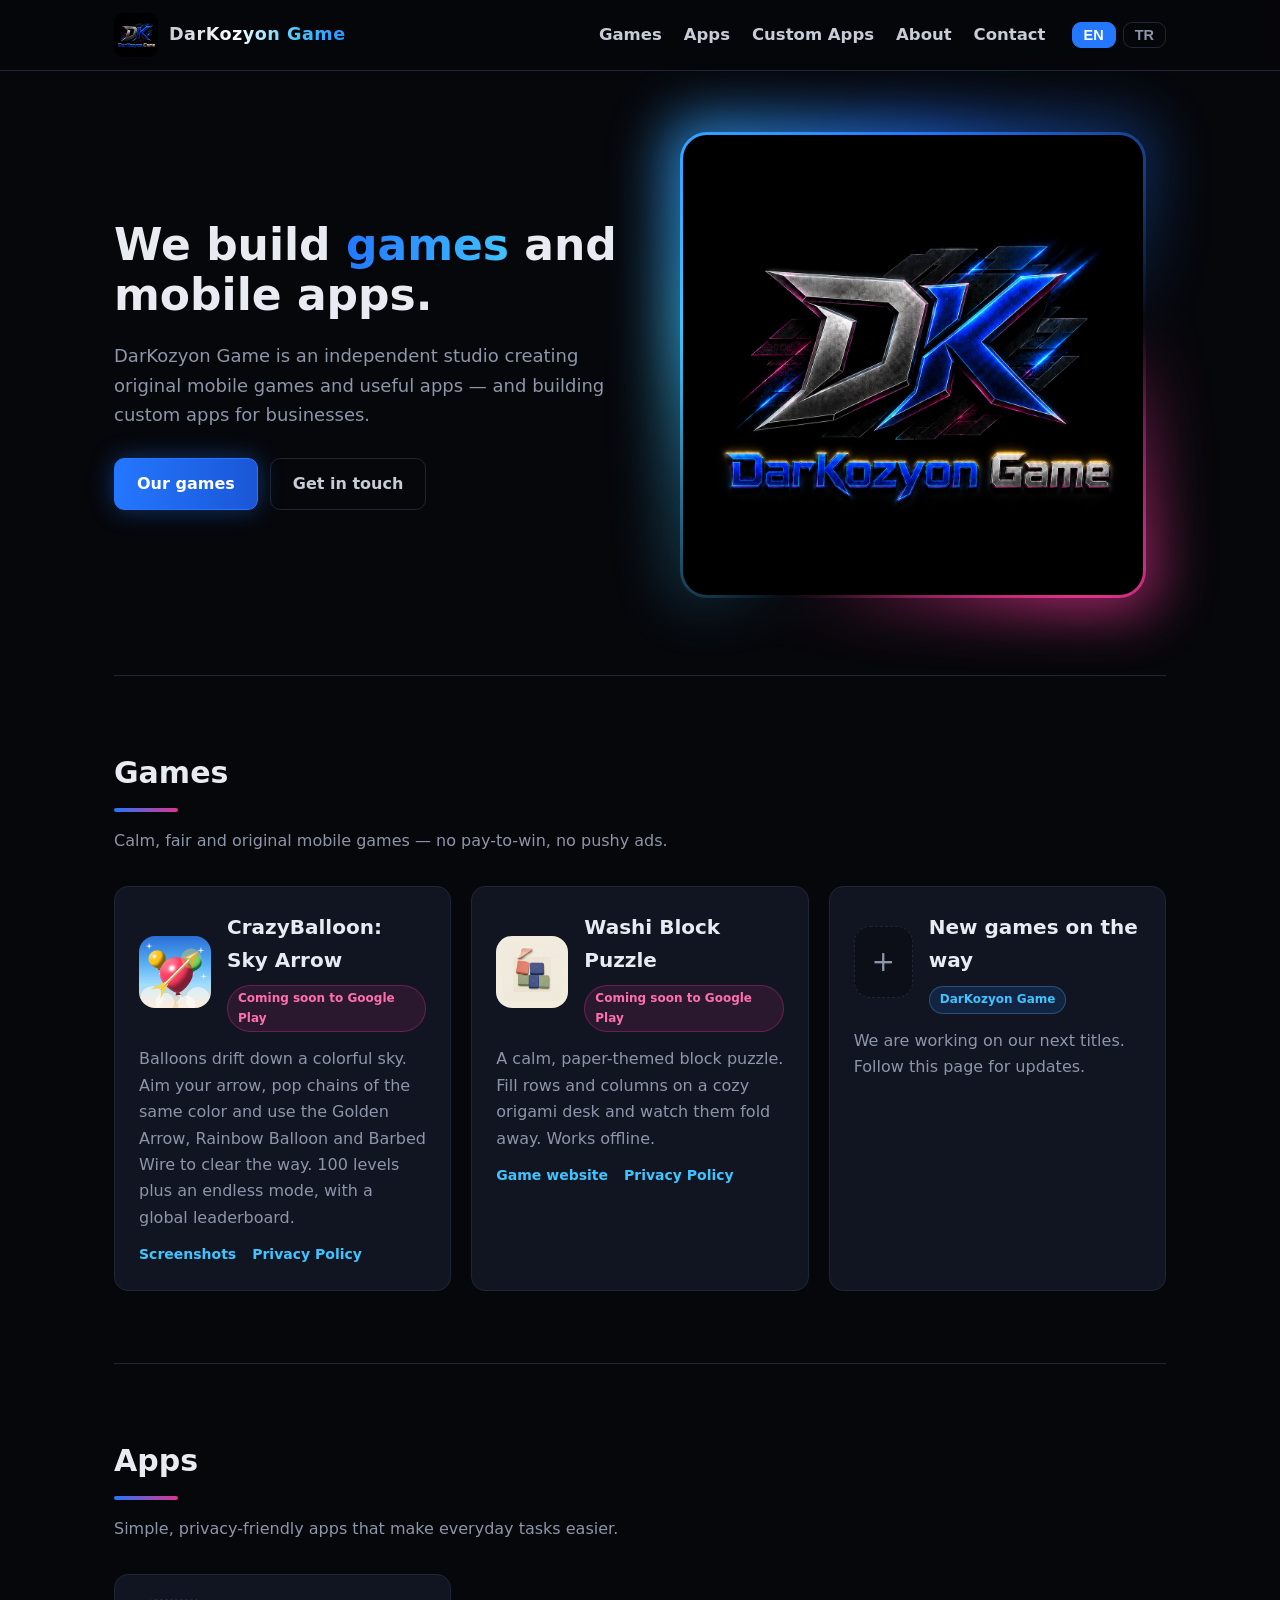
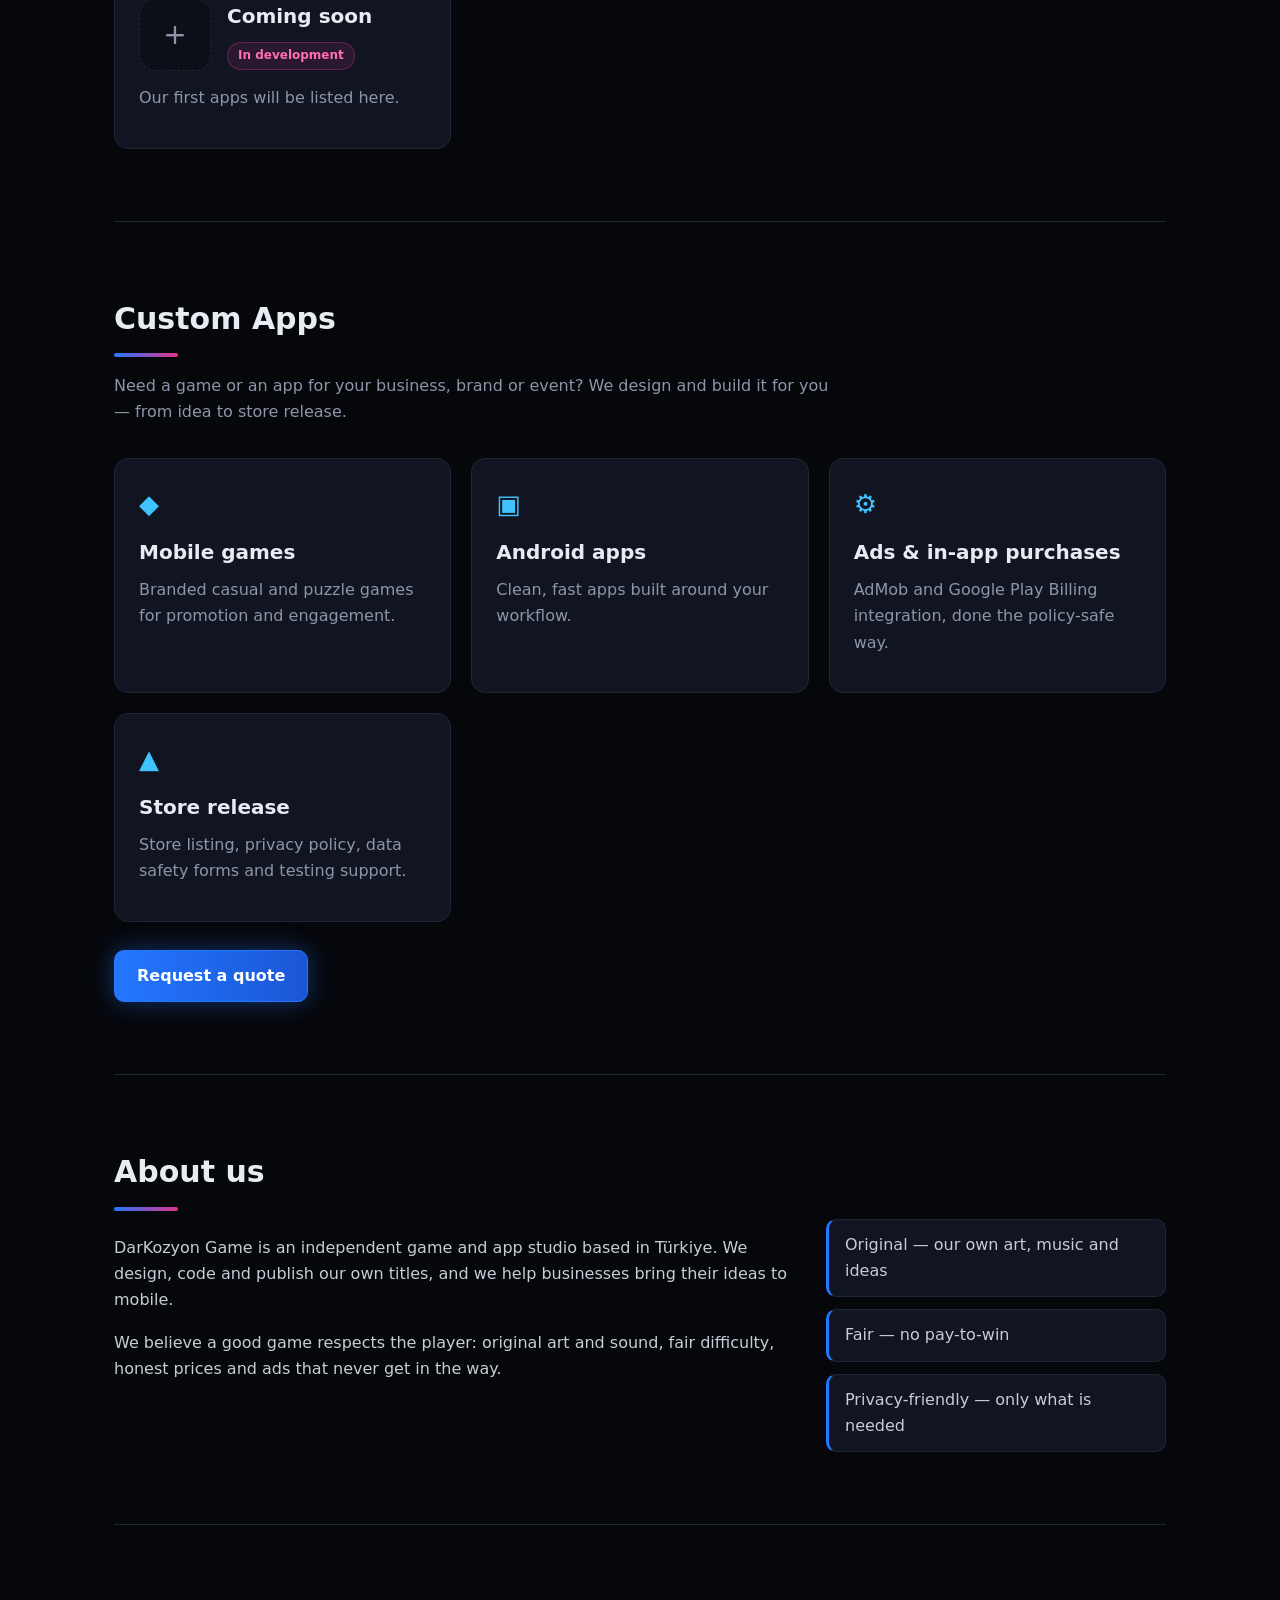
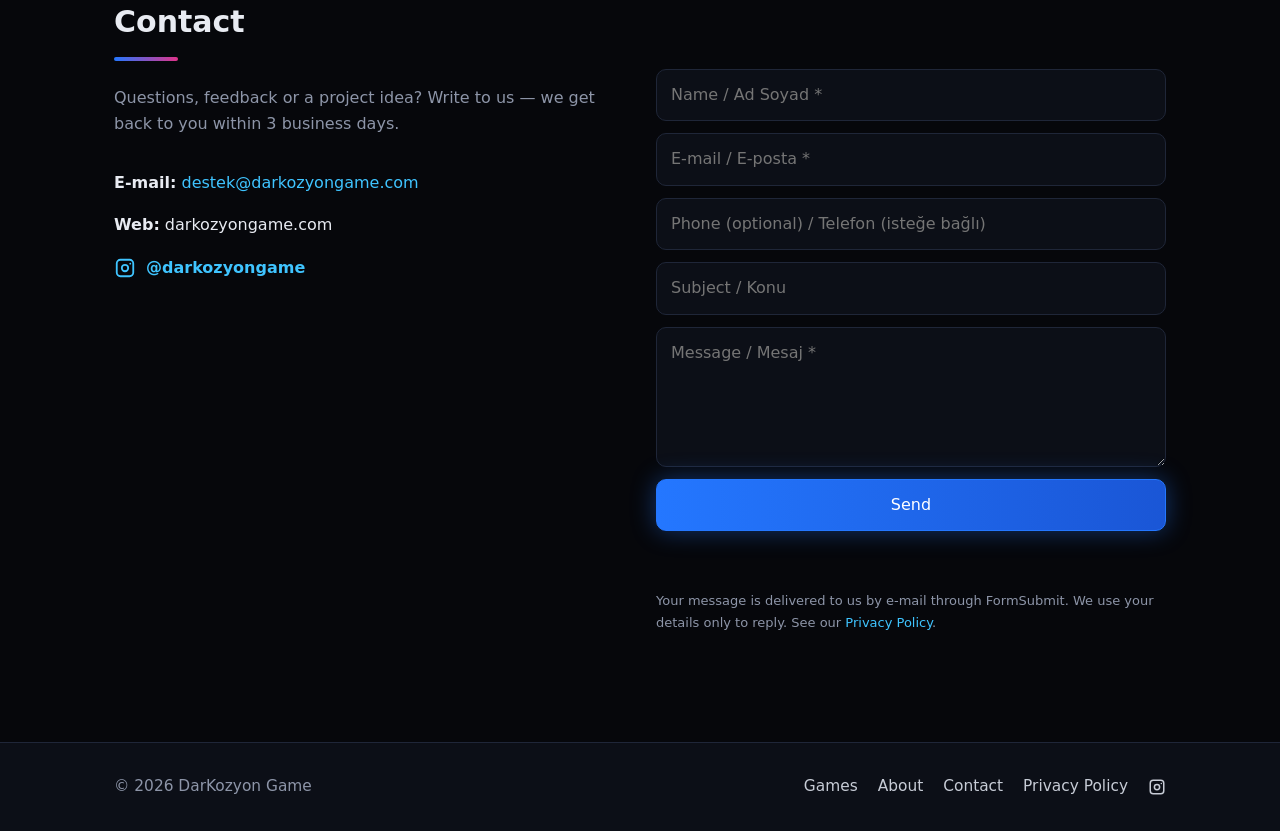
==== index.html @ 7e3db05f "Keep the CrazyBalloon icon small by loading a fresh stylesheet. Co-authored-by: Cursor <cursoragent@" ====
<!DOCTYPE html>
<html lang="en">
<head>
<meta charset="utf-8">
<meta name="viewport" content="width=device-width, initial-scale=1">
<title>DarKozyon Game</title>
<meta name="description" content="DarKozyon Game — independent mobile games and apps. Custom app development.">
<link rel="icon" href="assets/darkozyon_logo.png">
<link rel="stylesheet" href="style.css?v=20261031b">
</head>
<body class="en">

<header class="site-header">
  <nav class="nav">
    <a class="nav-brand" href="#top">
      <img src="assets/darkozyon_logo.png" alt="DarKozyon Game logo">
      <span class="brand-text">DarKozyon Game</span>
    </a>
    <div class="nav-links">
      <a href="#games"><span data-lang="en">Games</span><span data-lang="tr">Oyunlar</span></a>
      <a href="#apps"><span data-lang="en">Apps</span><span data-lang="tr">Uygulamalar</span></a>
      <a href="#custom"><span data-lang="en">Custom Apps</span><span data-lang="tr">Özel Uygulamalar</span></a>
      <a href="#about"><span data-lang="en">About</span><span data-lang="tr">Hakkımızda</span></a>
      <a href="#contact"><span data-lang="en">Contact</span><span data-lang="tr">İletişim</span></a>
    </div>
    <div class="lang">
      <button data-set="en">EN</button>
      <button data-set="tr">TR</button>
    </div>
  </nav>
</header>

<main id="top">

  <section class="hero">
    <div>
      <h1 data-lang="en">We build <span class="accent">games</span> and mobile apps.</h1>
      <h1 data-lang="tr">Oyunlar ve <span class="accent">mobil uygulamalar</span> geliştiriyoruz.</h1>
      <p data-lang="en">DarKozyon Game is an independent studio creating original mobile games and useful apps — and building custom apps for businesses.</p>
      <p data-lang="tr">DarKozyon Game; özgün mobil oyunlar ve kullanışlı uygulamalar üreten, işletmeler için özel uygulamalar geliştiren bağımsız bir stüdyodur.</p>
      <div class="buttons">
        <a class="btn btn-primary" href="#games"><span data-lang="en">Our games</span><span data-lang="tr">Oyunlarımız</span></a>
        <a class="btn btn-ghost" href="#contact"><span data-lang="en">Get in touch</span><span data-lang="tr">İletişime geç</span></a>
      </div>
    </div>
    <div class="logo-stage">
      <div class="logo-tilt">
        <div class="logo-ring"></div>
        <div class="logo-frame">
          <img class="hero-logo" src="assets/darkozyon_logo.png" alt="DarKozyon Game">
          <span class="logo-shine"></span>
        </div>
        <span class="spark s1"></span><span class="spark s2"></span><span class="spark s3"></span>
        <span class="spark s4"></span><span class="spark s5"></span><span class="spark s6"></span>
        <span class="spark s7"></span><span class="spark s8"></span>
      </div>
    </div>
  </section>

  <section id="games">
    <h2 class="section-title"><span data-lang="en">Games</span><span data-lang="tr">Oyunlar</span></h2>
    <p class="section-lead" data-lang="en">Calm, fair and original mobile games — no pay-to-win, no pushy ads.</p>
    <p class="section-lead" data-lang="tr">Sakin, adil ve özgün mobil oyunlar — parayla kazanma yok, rahatsız edici reklam yok.</p>
    <div class="grid">
      <article class="card">
        <a class="card-head" href="crazyballoon.html">
          <img src="assets/crazyballoon_icon.png" alt="CrazyBalloon: Sky Arrow">
          <div>
            <h3>CrazyBalloon: Sky Arrow</h3>
            <span class="tag soon" data-lang="en">Coming soon to Google Play</span>
            <span class="tag soon" data-lang="tr">Yakında Google Play'de</span>
          </div>
        </a>
        <p data-lang="en">Balloons drift down a colorful sky. Aim your arrow, pop chains of the same color and use the Golden Arrow, Rainbow Balloon and Barbed Wire to clear the way. 100 levels plus an endless mode, with a global leaderboard.</p>
        <p data-lang="tr">Balonlar renkli gökyüzünden yavaşça iner. Okunla nişan al, aynı renkteki balonları zincirleme patlat; Altın Ok, Rengarenk Balon ve Dikenli Tel ile yolu aç. 100 level, sonsuz mod ve global skor tablosu.</p>
        <div class="card-links">
          <a href="crazyballoon.html"><span data-lang="en">Screenshots</span><span data-lang="tr">Ekran görüntüleri</span></a>
          <a href="crazyballoon-privacy.html"><span data-lang="en">Privacy Policy</span><span data-lang="tr">Gizlilik Politikası</span></a>
        </div>
      </article>
      <article class="card">
        <div class="card-head">
          <img src="assets/icon.png" alt="Washi Block Puzzle">
          <div>
            <h3>Washi Block Puzzle</h3>
            <span class="tag soon" data-lang="en">Coming soon to Google Play</span>
            <span class="tag soon" data-lang="tr">Yakında Google Play'de</span>
          </div>
        </div>
        <p data-lang="en">A calm, paper-themed block puzzle. Fill rows and columns on a cozy origami desk and watch them fold away. Works offline.</p>
        <p data-lang="tr">Sakin, kağıt temalı bir blok bulmaca. Origami masasında satır ve sütunları doldur, katlanarak silinmelerini izle. İnternetsiz oynanır.</p>
        <div class="card-links">
          <a href="https://sites.google.com/view/washi-block-puzzle/ana-sayfa-home"><span data-lang="en">Game website</span><span data-lang="tr">Oyunun sitesi</span></a>
          <a data-lang="en" href="https://sites.google.com/view/washi-block-puzzle/ana-sayfa-home/privacy-policy-en">Privacy Policy</a>
          <a data-lang="tr" href="https://sites.google.com/view/washi-block-puzzle/ana-sayfa-home/gizlilik-politikasi-tr">Gizlilik Politikası</a>
        </div>
      </article>
      <article class="card">
        <div class="card-head">
          <div class="placeholder">+</div>
          <div>
            <h3 data-lang="en">New games on the way</h3>
            <h3 data-lang="tr">Yeni oyunlar yolda</h3>
            <span class="tag">DarKozyon Game</span>
          </div>
        </div>
        <p data-lang="en">We are working on our next titles. Follow this page for updates.</p>
        <p data-lang="tr">Sıradaki oyunlarımız üzerinde çalışıyoruz. Gelişmeler için bu sayfayı takip edin.</p>
      </article>
    </div>
  </section>

  <section id="apps">
    <h2 class="section-title"><span data-lang="en">Apps</span><span data-lang="tr">Uygulamalar</span></h2>
    <p class="section-lead" data-lang="en">Simple, privacy-friendly apps that make everyday tasks easier.</p>
    <p class="section-lead" data-lang="tr">Günlük işleri kolaylaştıran, gizliliğe saygılı sade uygulamalar.</p>
    <div class="grid">
      <article class="card">
        <div class="card-head">
          <div class="placeholder">+</div>
          <div>
            <h3 data-lang="en">Coming soon</h3>
            <h3 data-lang="tr">Yakında</h3>
            <span class="tag soon" data-lang="en">In development</span>
            <span class="tag soon" data-lang="tr">Geliştiriliyor</span>
          </div>
        </div>
        <p data-lang="en">Our first apps will be listed here.</p>
        <p data-lang="tr">İlk uygulamalarımız burada yer alacak.</p>
      </article>
    </div>
  </section>

  <section id="custom">
    <h2 class="section-title"><span data-lang="en">Custom Apps</span><span data-lang="tr">Özel Uygulamalar</span></h2>
    <p class="section-lead" data-lang="en">Need a game or an app for your business, brand or event? We design and build it for you — from idea to store release.</p>
    <p class="section-lead" data-lang="tr">İşletmeniz, markanız ya da etkinliğiniz için bir oyun veya uygulama mı lazım? Fikirden mağaza yayınına kadar sizin için tasarlayıp geliştiriyoruz.</p>
    <div class="grid">
      <article class="card">
        <div class="icon">◆</div>
        <h3 data-lang="en">Mobile games</h3><h3 data-lang="tr">Mobil oyunlar</h3>
        <p data-lang="en">Branded casual and puzzle games for promotion and engagement.</p>
        <p data-lang="tr">Tanıtım ve etkileşim için markanıza özel casual ve bulmaca oyunları.</p>
      </article>
      <article class="card">
        <div class="icon">▣</div>
        <h3 data-lang="en">Android apps</h3><h3 data-lang="tr">Android uygulamalar</h3>
        <p data-lang="en">Clean, fast apps built around your workflow.</p>
        <p data-lang="tr">İş akışınıza göre tasarlanmış sade ve hızlı uygulamalar.</p>
      </article>
      <article class="card">
        <div class="icon">⚙</div>
        <h3 data-lang="en">Ads &amp; in-app purchases</h3><h3 data-lang="tr">Reklam ve uygulama içi satın alma</h3>
        <p data-lang="en">AdMob and Google Play Billing integration, done the policy-safe way.</p>
        <p data-lang="tr">AdMob ve Google Play Billing entegrasyonu, mağaza kurallarına uygun şekilde.</p>
      </article>
      <article class="card">
        <div class="icon">▲</div>
        <h3 data-lang="en">Store release</h3><h3 data-lang="tr">Mağaza yayını</h3>
        <p data-lang="en">Store listing, privacy policy, data safety forms and testing support.</p>
        <p data-lang="tr">Mağaza sayfası, gizlilik politikası, veri güvenliği formları ve test desteği.</p>
      </article>
    </div>
    <div class="buttons" style="margin-top: 28px;">
      <a class="btn btn-primary" href="#contact"><span data-lang="en">Request a quote</span><span data-lang="tr">Teklif isteyin</span></a>
    </div>
  </section>

  <section id="about">
    <h2 class="section-title"><span data-lang="en">About us</span><span data-lang="tr">Hakkımızda</span></h2>
    <div class="about">
      <div>
        <p data-lang="en">DarKozyon Game is an independent game and app studio based in Türkiye. We design, code and publish our own titles, and we help businesses bring their ideas to mobile.</p>
        <p data-lang="tr">DarKozyon Game, Türkiye merkezli bağımsız bir oyun ve uygulama stüdyosudur. Kendi oyunlarımızı tasarlıyor, kodluyor ve yayınlıyoruz; işletmelerin fikirlerini mobile taşımalarına da yardımcı oluyoruz.</p>
        <p data-lang="en">We believe a good game respects the player: original art and sound, fair difficulty, honest prices and ads that never get in the way.</p>
        <p data-lang="tr">İyi bir oyunun oyuncuya saygı duyduğuna inanıyoruz: özgün görsel ve ses, adil zorluk, dürüst fiyatlar ve oyunun önüne geçmeyen reklamlar.</p>
      </div>
      <ul class="values">
        <li><span data-lang="en">Original — our own art, music and ideas</span><span data-lang="tr">Özgün — kendi görselimiz, müziğimiz ve fikirlerimiz</span></li>
        <li><span data-lang="en">Fair — no pay-to-win</span><span data-lang="tr">Adil — parayla kazanma yok</span></li>
        <li><span data-lang="en">Privacy-friendly — only what is needed</span><span data-lang="tr">Gizliliğe saygılı — yalnızca gerekeni</span></li>
      </ul>
    </div>
  </section>

  <section id="contact">
    <h2 class="section-title"><span data-lang="en">Contact</span><span data-lang="tr">İletişim</span></h2>
    <div class="contact">
      <div>
        <p class="section-lead" data-lang="en">Questions, feedback or a project idea? Write to us — we get back to you within 3 business days.</p>
        <p class="section-lead" data-lang="tr">Sorunuz, geri bildiriminiz ya da proje fikriniz mi var? Bize yazın — 3 iş günü içinde geri dönüyoruz.</p>
        <p><strong>E-mail:</strong> <a href="mailto:destek@darkozyongame.com">destek@darkozyongame.com</a></p>
        <p><strong>Web:</strong> darkozyongame.com</p>
        <p class="social-row">
          <a class="social-link" href="https://www.instagram.com/darkozyongame/" target="_blank" rel="noopener noreferrer" aria-label="Instagram @darkozyongame">
            <svg class="social-icon" viewBox="0 0 24 24" aria-hidden="true" focusable="false">
              <path fill="currentColor" d="M7 2h10a5 5 0 0 1 5 5v10a5 5 0 0 1-5 5H7a5 5 0 0 1-5-5V7a5 5 0 0 1 5-5zm0 2a3 3 0 0 0-3 3v10a3 3 0 0 0 3 3h10a3 3 0 0 0 3-3V7a3 3 0 0 0-3-3H7zm5 3.5A4.5 4.5 0 1 1 7.5 12 4.5 4.5 0 0 1 12 7.5zm0 2A2.5 2.5 0 1 0 14.5 12 2.5 2.5 0 0 0 12 9.5zM17.75 6.25a1 1 0 1 1-1 1 1 1 0 0 1 1-1z"/>
            </svg>
            <span>@darkozyongame</span>
          </a>
        </p>
      </div>
      <form id="contact-form">
        <input name="name" type="text" autocomplete="name" required minlength="2" maxlength="80" placeholder="Name / Ad Soyad *">
        <input name="email" type="email" autocomplete="email" required maxlength="120" placeholder="E-mail / E-posta *">
        <input name="phone" type="tel" autocomplete="tel" maxlength="25" pattern="[0-9+\(\)\s\-]{7,25}" placeholder="Phone (optional) / Telefon (isteğe bağlı)">
        <input name="subject" type="text" maxlength="120" placeholder="Subject / Konu">
        <textarea name="message" required minlength="10" maxlength="3000" placeholder="Message / Mesaj *"></textarea>
        <input type="text" name="_honey" class="honey" tabindex="-1" autocomplete="off" aria-hidden="true">
        <button class="btn btn-primary" type="submit"><span data-lang="en">Send</span><span data-lang="tr">Gönder</span></button>
        <p class="form-status" id="form-status" role="status"></p>
        <p class="note" data-lang="en">Your message is delivered to us by e-mail through FormSubmit. We use your details only to reply. See our <a href="privacy.html">Privacy Policy</a>.</p>
        <p class="note" data-lang="tr">Mesajınız FormSubmit aracılığıyla bize e-posta olarak iletilir. Bilgilerinizi yalnızca size yanıt vermek için kullanırız. <a href="privacy.html">Gizlilik Politikası</a>.</p>
      </form>
    </div>
  </section>

</main>

<footer class="site-footer">
  <div class="footer-inner">
    <span>© <span id="year">2026</span> DarKozyon Game</span>
    <div class="footer-links">
      <a href="#games"><span data-lang="en">Games</span><span data-lang="tr">Oyunlar</span></a>
      <a href="#about"><span data-lang="en">About</span><span data-lang="tr">Hakkımızda</span></a>
      <a href="#contact"><span data-lang="en">Contact</span><span data-lang="tr">İletişim</span></a>
      <a href="privacy.html"><span data-lang="en">Privacy Policy</span><span data-lang="tr">Gizlilik Politikası</span></a>
      <a class="social-link footer-social" href="https://www.instagram.com/darkozyongame/" target="_blank" rel="noopener noreferrer" aria-label="Instagram @darkozyongame" title="Instagram">
        <svg class="social-icon" viewBox="0 0 24 24" aria-hidden="true" focusable="false">
          <path fill="currentColor" d="M7 2h10a5 5 0 0 1 5 5v10a5 5 0 0 1-5 5H7a5 5 0 0 1-5-5V7a5 5 0 0 1 5-5zm0 2a3 3 0 0 0-3 3v10a3 3 0 0 0 3 3h10a3 3 0 0 0 3-3V7a3 3 0 0 0-3-3H7zm5 3.5A4.5 4.5 0 1 1 7.5 12 4.5 4.5 0 0 1 12 7.5zm0 2A2.5 2.5 0 1 0 14.5 12 2.5 2.5 0 0 0 12 9.5zM17.75 6.25a1 1 0 1 1-1 1 1 1 0 0 1 1-1z"/>
        </svg>
      </a>
    </div>
  </div>
</footer>

<script src="main.js"></script>
</body>
</html>
---- style.css ----
:root {
  --bg: #06070b;
  --bg-2: #0c0f17;
  --card: #111522;
  --line: #1f2638;
  --blue: #2477ff;
  --cyan: #3fc4ff;
  --magenta: #e0338a;
  --silver: #c7ccd6;
  --text: #e8ebf2;
  --muted: #8d95a8;
  --radius: 14px;
}

* { box-sizing: border-box; }
html { scroll-behavior: smooth; }
body {
  margin: 0;
  font-family: system-ui, -apple-system, "Segoe UI", Roboto, sans-serif;
  background: var(--bg);
  color: var(--text);
  line-height: 1.65;
  overflow-x: hidden;
  overflow-wrap: break-word;
}
a { color: var(--cyan); text-decoration: none; }
a:hover { text-decoration: underline; }
img { max-width: 100%; display: block; }

body.en [data-lang="tr"], body.tr [data-lang="en"] { display: none !important; }

/* Header */
.site-header {
  position: sticky; top: 0; z-index: 10;
  background: rgba(6, 7, 11, 0.85);
  backdrop-filter: blur(10px);
  border-bottom: 1px solid var(--line);
}
.nav {
  max-width: 1100px; margin: 0 auto; padding: 13px 24px;
  display: flex; align-items: center; gap: 26px;
}
.nav-brand { display: flex; align-items: center; gap: 11px; font-weight: 800; font-size: 17.6px; color: var(--text); letter-spacing: 0.5px; }
.nav-brand img {
  width: 44px; height: 44px; border-radius: 9px;
  animation: brand-icon-pulse 3.2s ease-in-out infinite;
}
.nav-brand:hover { text-decoration: none; }
.brand-text {
  background: linear-gradient(90deg, var(--silver) 0%, #ffffff 15%, var(--cyan) 30%, var(--blue) 45%,
    var(--magenta) 60%, #ffffff 75%, var(--silver) 100%);
  background-size: 250% 100%;
  -webkit-background-clip: text; background-clip: text; color: transparent;
  animation: brand-flow 6s linear infinite, brand-glow 3.2s ease-in-out infinite;
}
.nav-brand:hover img, .nav-brand:hover .brand-text { animation-play-state: paused; }

@keyframes brand-flow { from { background-position: 0% 50%; } to { background-position: 250% 50%; } }
@keyframes brand-glow {
  0%, 100% { filter: drop-shadow(0 0 2px rgba(36, 119, 255, 0.4)); }
  50% { filter: drop-shadow(0 0 8px rgba(63, 196, 255, 0.85)) drop-shadow(0 0 14px rgba(224, 51, 138, 0.35)); }
}
@keyframes brand-icon-pulse {
  0%, 100% { box-shadow: 0 0 6px rgba(36, 119, 255, 0.35); }
  50% { box-shadow: 0 0 16px rgba(63, 196, 255, 0.8), 0 0 26px rgba(224, 51, 138, 0.35); }
}
.nav-links { display: flex; gap: 22px; margin-left: auto; flex-wrap: wrap; }
.nav-links a { color: var(--silver); font-weight: 600; font-size: 16.5px; }
.nav-links a:hover { color: var(--cyan); text-decoration: none; }
.lang { display: flex; gap: 7px; }
.lang button {
  border: 1px solid var(--line); background: transparent; color: var(--muted);
  font-weight: 700; font-size: 14.5px; padding: 4px 11px; border-radius: 9px; cursor: pointer;
}
.lang button.active { background: var(--blue); border-color: var(--blue); color: #fff; }

/* Layout */
main { max-width: 1100px; margin: 0 auto; padding: 0 24px; }
section { padding: 72px 0; border-bottom: 1px solid var(--line); }
section:last-of-type { border-bottom: none; }
.section-title { font-size: 30px; margin: 0 0 8px; }
.section-title::after {
  content: ""; display: block; width: 64px; height: 4px; margin-top: 10px; border-radius: 2px;
  background: linear-gradient(90deg, var(--blue), var(--magenta));
}
.section-lead { color: var(--muted); margin: 16px 0 32px; max-width: 720px; }

/* Hero */
.hero {
  display: grid; grid-template-columns: 1fr 1fr; gap: 40px; align-items: center;
  padding: 64px 0 80px;
}
@property --ring-angle {
  syntax: "<angle>";
  initial-value: 0deg;
  inherits: false;
}
.logo-stage {
  position: relative; width: 100%; max-width: 460px; aspect-ratio: 1; justify-self: center;
  perspective: 900px; animation: logo-float 6s ease-in-out infinite;
}
.logo-tilt {
  position: absolute; inset: 0; transform-style: preserve-3d;
  transition: transform 0.25s ease-out;
}
.logo-ring, .logo-ring::after {
  position: absolute; inset: -3px; border-radius: 27px;
  background: conic-gradient(from var(--ring-angle),
    var(--blue), transparent 22%, var(--magenta) 40%, transparent 58%, var(--cyan) 78%, var(--blue));
  animation: ring-spin 5s linear infinite;
}
.logo-ring::after { content: ""; inset: -14px; filter: blur(28px); opacity: 0.75; }
.logo-frame {
  position: absolute; inset: 0; border-radius: 24px; overflow: hidden; background: #000;
  animation: logo-pulse 3.2s ease-in-out infinite;
}
.hero-logo { width: 100%; height: 100%; object-fit: cover; animation: logo-glow 3.2s ease-in-out infinite; }
.logo-shine {
  position: absolute; inset: -20%; pointer-events: none; mix-blend-mode: screen;
  background: linear-gradient(115deg, transparent 40%, rgba(255, 255, 255, 0.12) 47%,
    rgba(120, 180, 255, 0.45) 50%, rgba(255, 255, 255, 0.12) 53%, transparent 60%);
  transform: translateX(-100%);
  animation: logo-shine 4.8s ease-in-out infinite;
}
.spark {
  position: absolute; width: 6px; height: 6px; border-radius: 50%; pointer-events: none;
  background: var(--cyan); box-shadow: 0 0 10px 2px var(--cyan); opacity: 0;
  animation: spark-rise 4s ease-in infinite;
}
.spark:nth-of-type(even) { background: var(--magenta); box-shadow: 0 0 10px 2px var(--magenta); }
.s1 { left: 8%;  bottom: 6%;  animation-delay: 0s; }
.s2 { left: 22%; bottom: -2%; animation-delay: 1.3s; width: 4px; height: 4px; }
.s3 { left: 40%; bottom: 3%;  animation-delay: 2.6s; }
.s4 { left: 58%; bottom: -3%; animation-delay: 0.7s; width: 4px; height: 4px; }
.s5 { left: 74%; bottom: 5%;  animation-delay: 2s; }
.s6 { left: 90%; bottom: 0%;  animation-delay: 3.2s; width: 5px; height: 5px; }
.s7 { left: 96%; bottom: 40%; animation-delay: 1.8s; width: 4px; height: 4px; }
.s8 { left: 2%;  bottom: 45%; animation-delay: 3.6s; width: 5px; height: 5px; }

@keyframes ring-spin { to { --ring-angle: 360deg; } }
@keyframes logo-float { 0%, 100% { transform: translateY(0); } 50% { transform: translateY(-12px); } }
@keyframes logo-pulse {
  0%, 100% { box-shadow: 0 0 40px rgba(36, 119, 255, 0.35), 0 0 90px rgba(224, 51, 138, 0.12); }
  50% { box-shadow: 0 0 70px rgba(63, 196, 255, 0.55), 0 0 140px rgba(224, 51, 138, 0.3); }
}
@keyframes logo-glow {
  0%, 100% { filter: brightness(1) saturate(1); }
  50% { filter: brightness(1.18) saturate(1.25); }
}
@keyframes logo-shine {
  0%, 55% { transform: translateX(-100%); }
  85%, 100% { transform: translateX(100%); }
}
@keyframes spark-rise {
  0% { opacity: 0; transform: translateY(0) scale(0.6); }
  15% { opacity: 1; }
  100% { opacity: 0; transform: translateY(-260px) scale(1.2); }
}
@media (prefers-reduced-motion: reduce) {
  .logo-stage, .logo-ring, .logo-ring::after, .logo-frame, .hero-logo, .logo-shine, .spark,
  .nav-brand img, .brand-text { animation: none; }
}
.hero h1 { font-size: 44px; line-height: 1.15; margin: 0; }
.hero h1 .accent { background: linear-gradient(90deg, var(--blue), var(--cyan)); -webkit-background-clip: text; background-clip: text; color: transparent; }
.hero p { color: var(--muted); font-size: 18px; margin: 20px 0 28px; }
.buttons { display: flex; gap: 12px; flex-wrap: wrap; }
.btn {
  display: inline-block; padding: 12px 22px; border-radius: 10px; font-weight: 700;
  border: 1px solid var(--blue); color: #fff;
}
.btn:hover { text-decoration: none; filter: brightness(1.15); }
.btn-primary { background: linear-gradient(90deg, var(--blue), #1a56d6); box-shadow: 0 0 24px rgba(36, 119, 255, 0.4); }
.btn-ghost { background: transparent; color: var(--silver); border-color: var(--line); }

/* Cards */
.grid { display: grid; grid-template-columns: repeat(auto-fill, minmax(min(300px, 100%), 1fr)); gap: 20px; }
.card {
  background: var(--card); border: 1px solid var(--line); border-radius: var(--radius);
  padding: 24px; transition: border-color 0.2s, transform 0.2s;
}
.card:hover { border-color: var(--blue); transform: translateY(-2px); }
.card h3 { margin: 0 0 8px; font-size: 20px; }
.card p { color: var(--muted); margin: 0 0 12px; }
.card-head { display: flex; gap: 16px; align-items: center; margin-bottom: 14px; }
.card-head img { width: 72px; height: 72px; border-radius: 16px; }
.card-head .placeholder {
  width: 72px; height: 72px; border-radius: 16px; display: grid; place-items: center;
  background: var(--bg-2); border: 1px dashed var(--line); color: var(--muted); font-size: 28px;
}
.tag {
  display: inline-block; font-size: 12px; font-weight: 700; padding: 3px 10px; border-radius: 999px;
  background: rgba(36, 119, 255, 0.15); color: var(--cyan); border: 1px solid rgba(63, 196, 255, 0.3);
}
.tag.soon { background: rgba(224, 51, 138, 0.12); color: #ff6fb0; border-color: rgba(224, 51, 138, 0.35); }
.card-links { display: flex; gap: 16px; flex-wrap: wrap; font-size: 14px; font-weight: 600; }
a.card-head { color: inherit; }
a.card-head:hover { text-decoration: none; }

.game-page { max-width: 1100px; margin: 0 auto; padding: 48px 24px 72px; }
.game-top { display: flex; gap: 20px; align-items: center; }
.game-top img { width: 88px; height: 88px; max-width: 88px; flex: 0 0 88px; object-fit: cover; border-radius: 20px; }
.game-top h1 { margin: 0 0 8px; font-size: 34px; }
.game-lead { color: var(--silver); max-width: 720px; margin: 22px 0 28px; }
.shots { display: grid; grid-template-columns: repeat(4, 1fr); gap: 16px; margin: 0 0 28px; }
.shot { margin: 0; background: var(--card); border: 1px solid var(--line); border-radius: 16px; overflow: hidden; }
.shot img { width: 100%; height: auto; }
.shot figcaption { padding: 12px 14px 14px; color: var(--muted); font-size: 14px; line-height: 1.4; }
.game-links { display: flex; gap: 16px; flex-wrap: wrap; font-weight: 600; }
.icon { font-size: 26px; margin-bottom: 10px; color: var(--cyan); }

/* About */
.about { display: grid; grid-template-columns: 2fr 1fr; gap: 32px; align-items: start; }
.about p { color: var(--silver); }
.values { list-style: none; padding: 0; margin: 0; display: grid; gap: 12px; }
.values li { background: var(--card); border: 1px solid var(--line); border-left: 3px solid var(--blue); border-radius: 10px; padding: 12px 16px; color: var(--silver); }

/* Contact */
.contact { display: grid; grid-template-columns: 1fr 1fr; gap: 32px; }
.contact form { display: grid; gap: 12px; }
.contact input, .contact textarea {
  width: 100%; padding: 12px 14px; border-radius: 10px; border: 1px solid var(--line);
  background: var(--bg-2); color: var(--text); font: inherit;
}
.contact input:focus, .contact textarea:focus { outline: none; border-color: var(--blue); }
.contact textarea { min-height: 140px; resize: vertical; }
.contact button { cursor: pointer; font: inherit; }
.contact button:disabled { opacity: 0.6; cursor: wait; }
.honey { position: absolute; left: -9999px; width: 1px; height: 1px; opacity: 0; }
.form-status { margin: 0; min-height: 1.4em; font-weight: 600; color: var(--muted); }
.form-status.ok { color: #5fd38d; }
.form-status.error { color: #ff6f8a; }
.note { font-size: 13px; color: var(--muted); }
.social-row { margin: 16px 0 0; }
.social-link {
  display: inline-flex; align-items: center; gap: 10px;
  color: var(--cyan); font-weight: 700; text-decoration: none;
}
.social-link:hover { color: #fff; text-decoration: none; }
.social-icon { width: 22px; height: 22px; flex-shrink: 0; }
.footer-social { color: var(--silver); }
.footer-social:hover { color: var(--cyan); }
.footer-social .social-icon { width: 18px; height: 18px; }

/* Footer */
.site-footer { border-top: 1px solid var(--line); background: var(--bg-2); margin-top: 24px; }
.footer-inner {
  max-width: 1100px; margin: 0 auto; padding: 31px 24px;
  display: flex; gap: 26px; align-items: center; justify-content: space-between; flex-wrap: wrap;
  color: var(--muted); font-size: 15.4px;
}
.footer-links { display: flex; gap: 20px; flex-wrap: wrap; }
.footer-links a { color: var(--silver); }

/* Privacy page */
.doc { max-width: 820px; margin: 0 auto; padding: 56px 24px; }
.doc h1 { font-size: 34px; margin-top: 0; }
.doc h2 { font-size: 21px; margin-top: 32px; color: var(--cyan); }
.doc p, .doc li { color: var(--silver); }
.doc .updated { color: var(--muted); font-size: 14px; }

@media (max-width: 860px) {
  .hero, .about, .contact { grid-template-columns: 1fr; }
  .shots { grid-template-columns: repeat(2, 1fr); }
  .game-top h1 { font-size: 28px; }
  .hero { padding-top: 32px; text-align: center; }
  .hero .buttons { justify-content: center; }
  .hero h1 { font-size: 34px; }
  .nav { flex-wrap: wrap; gap: 12px; }
  .nav-links { order: 3; width: 100%; margin-left: 0; gap: 14px; font-size: 14px; }
  .lang { margin-left: auto; }
}
@media (max-width: 600px) {
  .nav { padding: 10px 14px; gap: 8px; }
  .nav-brand { font-size: 15.5px; gap: 9px; }
  .nav-brand img { width: 36px; height: 36px; }
  .lang button { font-size: 12.5px; padding: 3px 9px; }
  .nav-links {
    flex-wrap: nowrap; justify-content: space-between; gap: 4px;
    padding-top: 8px; border-top: 1px solid var(--line);
    overflow-x: auto; scrollbar-width: none;
  }
  .nav-links::-webkit-scrollbar { display: none; }
  .nav-links a { font-size: 12px; white-space: nowrap; }
}
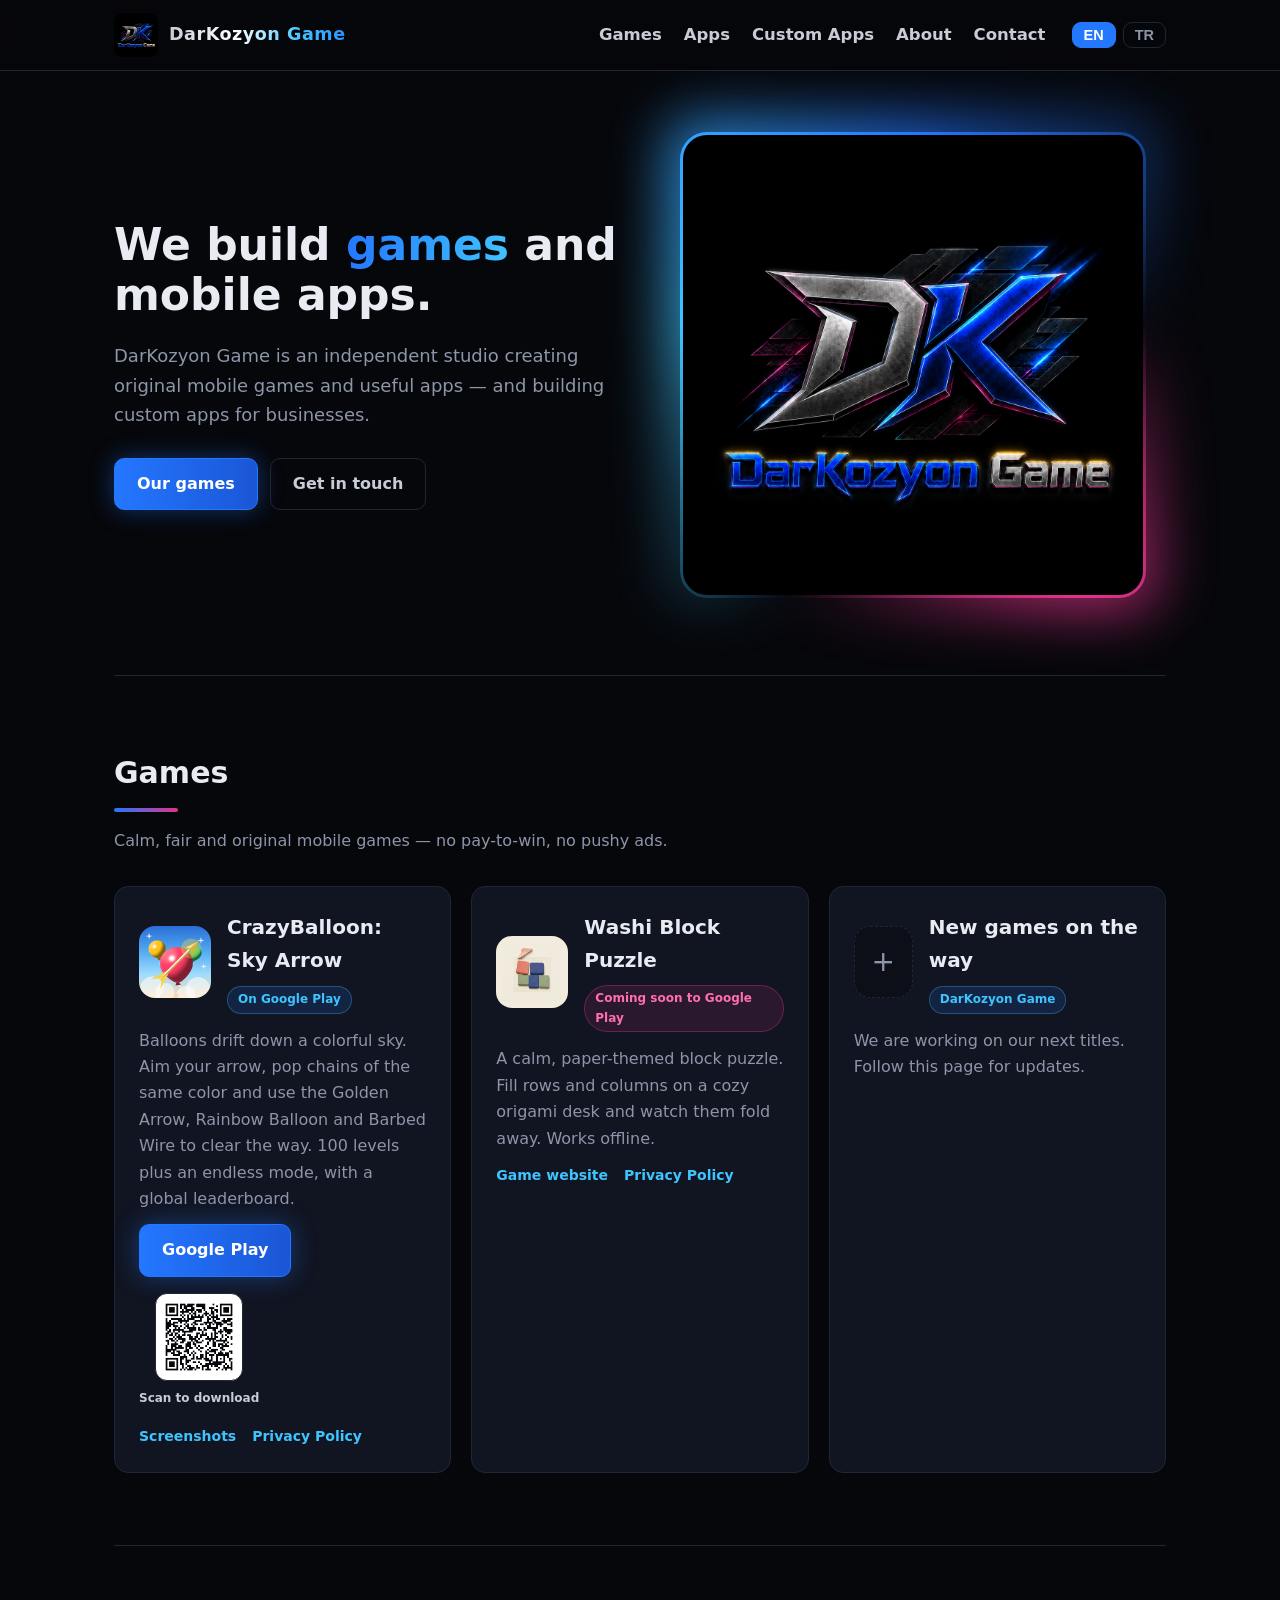
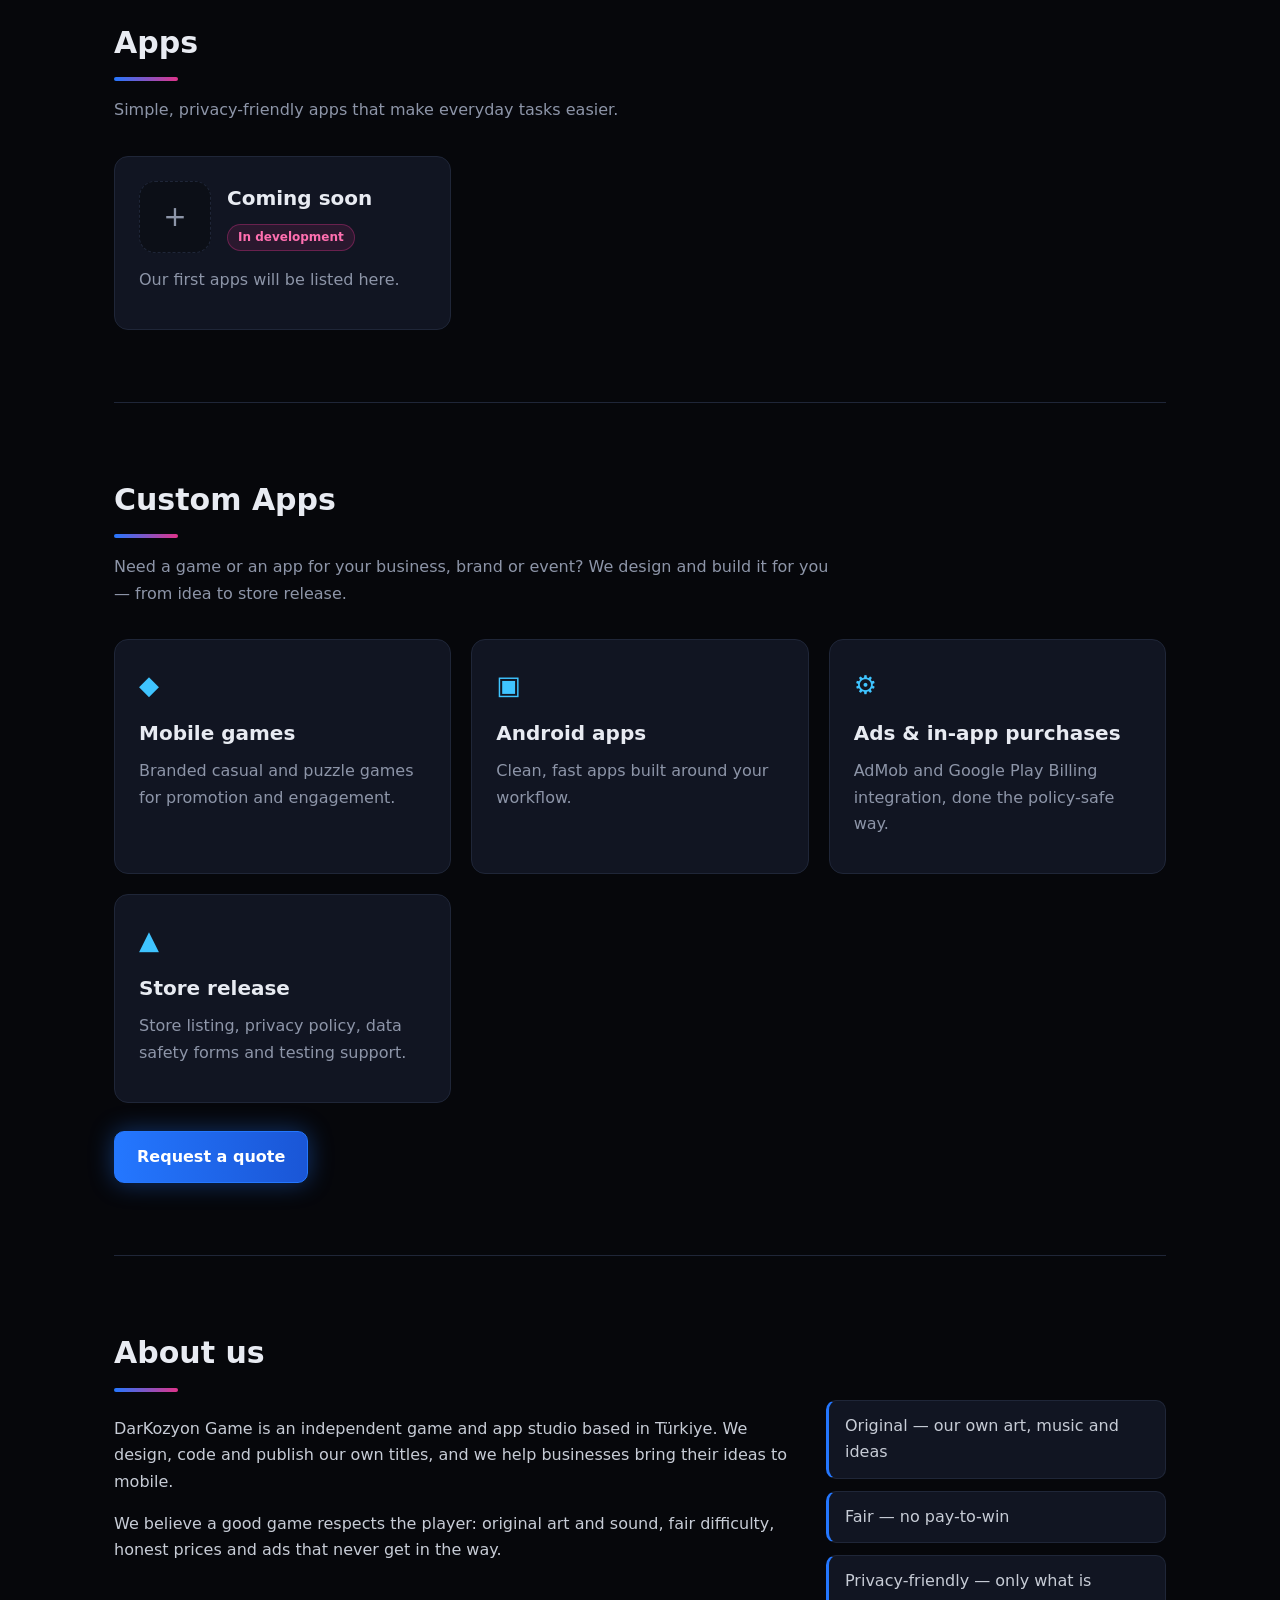
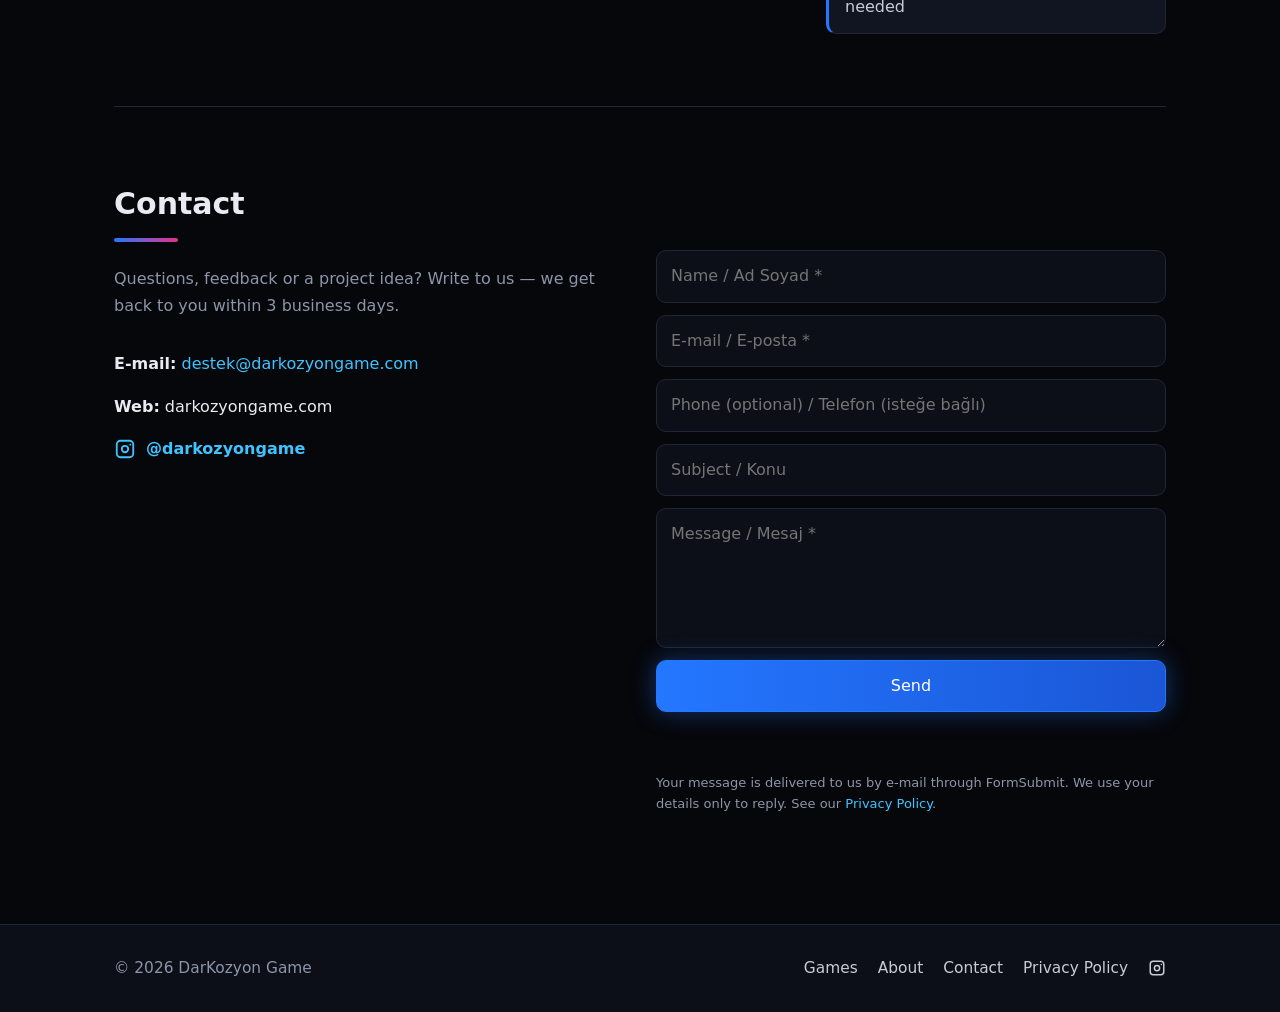
==== commit fd2cf421: "Add CrazyBalloon Google Play link and QR code locally Mark CrazyBalloon: Sky Arrow as available on G" ====
--- a/index.html
+++ b/index.html
@@ -6,7 +6,7 @@
 <title>DarKozyon Game</title>
 <meta name="description" content="DarKozyon Game — independent mobile games and apps. Custom app development.">
 <link rel="icon" href="assets/darkozyon_logo.png">
-<link rel="stylesheet" href="style.css?v=20261031b">
+<link rel="stylesheet" href="style.css?v=20261105">
 </head>
 <body class="en">
 
@@ -67,12 +67,20 @@
           <img src="assets/crazyballoon_icon.png" alt="CrazyBalloon: Sky Arrow">
           <div>
             <h3>CrazyBalloon: Sky Arrow</h3>
-            <span class="tag soon" data-lang="en">Coming soon to Google Play</span>
-            <span class="tag soon" data-lang="tr">Yakında Google Play'de</span>
+            <span class="tag" data-lang="en">On Google Play</span>
+            <span class="tag" data-lang="tr">Google Play'de</span>
           </div>
         </a>
         <p data-lang="en">Balloons drift down a colorful sky. Aim your arrow, pop chains of the same color and use the Golden Arrow, Rainbow Balloon and Barbed Wire to clear the way. 100 levels plus an endless mode, with a global leaderboard.</p>
         <p data-lang="tr">Balonlar renkli gökyüzünden yavaşça iner. Okunla nişan al, aynı renkteki balonları zincirleme patlat; Altın Ok, Rengarenk Balon ve Dikenli Tel ile yolu aç. 100 level, sonsuz mod ve global skor tablosu.</p>
+        <div class="store-row">
+          <a class="btn btn-primary store-btn" href="https://play.google.com/store/apps/details?id=com.darkozyongame.crazyballoon" target="_blank" rel="noopener noreferrer">Google Play</a>
+          <a class="store-qr" href="https://play.google.com/store/apps/details?id=com.darkozyongame.crazyballoon" target="_blank" rel="noopener noreferrer">
+            <img src="assets/crazyballoon_play_qr.png" alt="QR code for CrazyBalloon: Sky Arrow on Google Play" width="88" height="88">
+            <span data-lang="en">Scan to download</span>
+            <span data-lang="tr">İndirmek için tara</span>
+          </a>
+        </div>
         <div class="card-links">
           <a href="crazyballoon.html"><span data-lang="en">Screenshots</span><span data-lang="tr">Ekran görüntüleri</span></a>
           <a href="crazyballoon-privacy.html"><span data-lang="en">Privacy Policy</span><span data-lang="tr">Gizlilik Politikası</span></a>
--- a/style.css
+++ b/style.css
@@ -206,6 +206,28 @@
 .shot img { width: 100%; height: auto; }
 .shot figcaption { padding: 12px 14px 14px; color: var(--muted); font-size: 14px; line-height: 1.4; }
 .game-links { display: flex; gap: 16px; flex-wrap: wrap; font-weight: 600; }
+.store-row {
+  display: flex; align-items: center; gap: 16px; flex-wrap: wrap;
+  margin: 4px 0 16px;
+}
+.store-panel {
+  display: flex; align-items: center; justify-content: space-between; gap: 24px; flex-wrap: wrap;
+  margin: 0 0 28px; padding: 22px 24px; border: 1px solid var(--line); border-radius: var(--radius);
+  background: linear-gradient(135deg, rgba(36, 119, 255, 0.12), rgba(224, 51, 138, 0.08));
+}
+.store-title { margin: 0 0 8px; font-size: 22px; }
+.store-copy { margin: 0 0 16px; color: var(--muted); max-width: 520px; }
+.store-btn { display: inline-flex; align-items: center; }
+.store-qr {
+  display: inline-flex; flex-direction: column; align-items: center; gap: 8px;
+  color: var(--silver); font-size: 12px; font-weight: 700; text-align: center;
+}
+.store-qr:hover { color: var(--cyan); text-decoration: none; }
+.store-qr img {
+  width: 88px; height: 88px; border-radius: 12px; background: #fff;
+  border: 1px solid var(--line); padding: 6px; box-sizing: border-box;
+}
+.store-qr-lg img { width: 148px; height: 148px; padding: 8px; }
 .icon { font-size: 26px; margin-bottom: 10px; color: var(--cyan); }
 
 /* About */
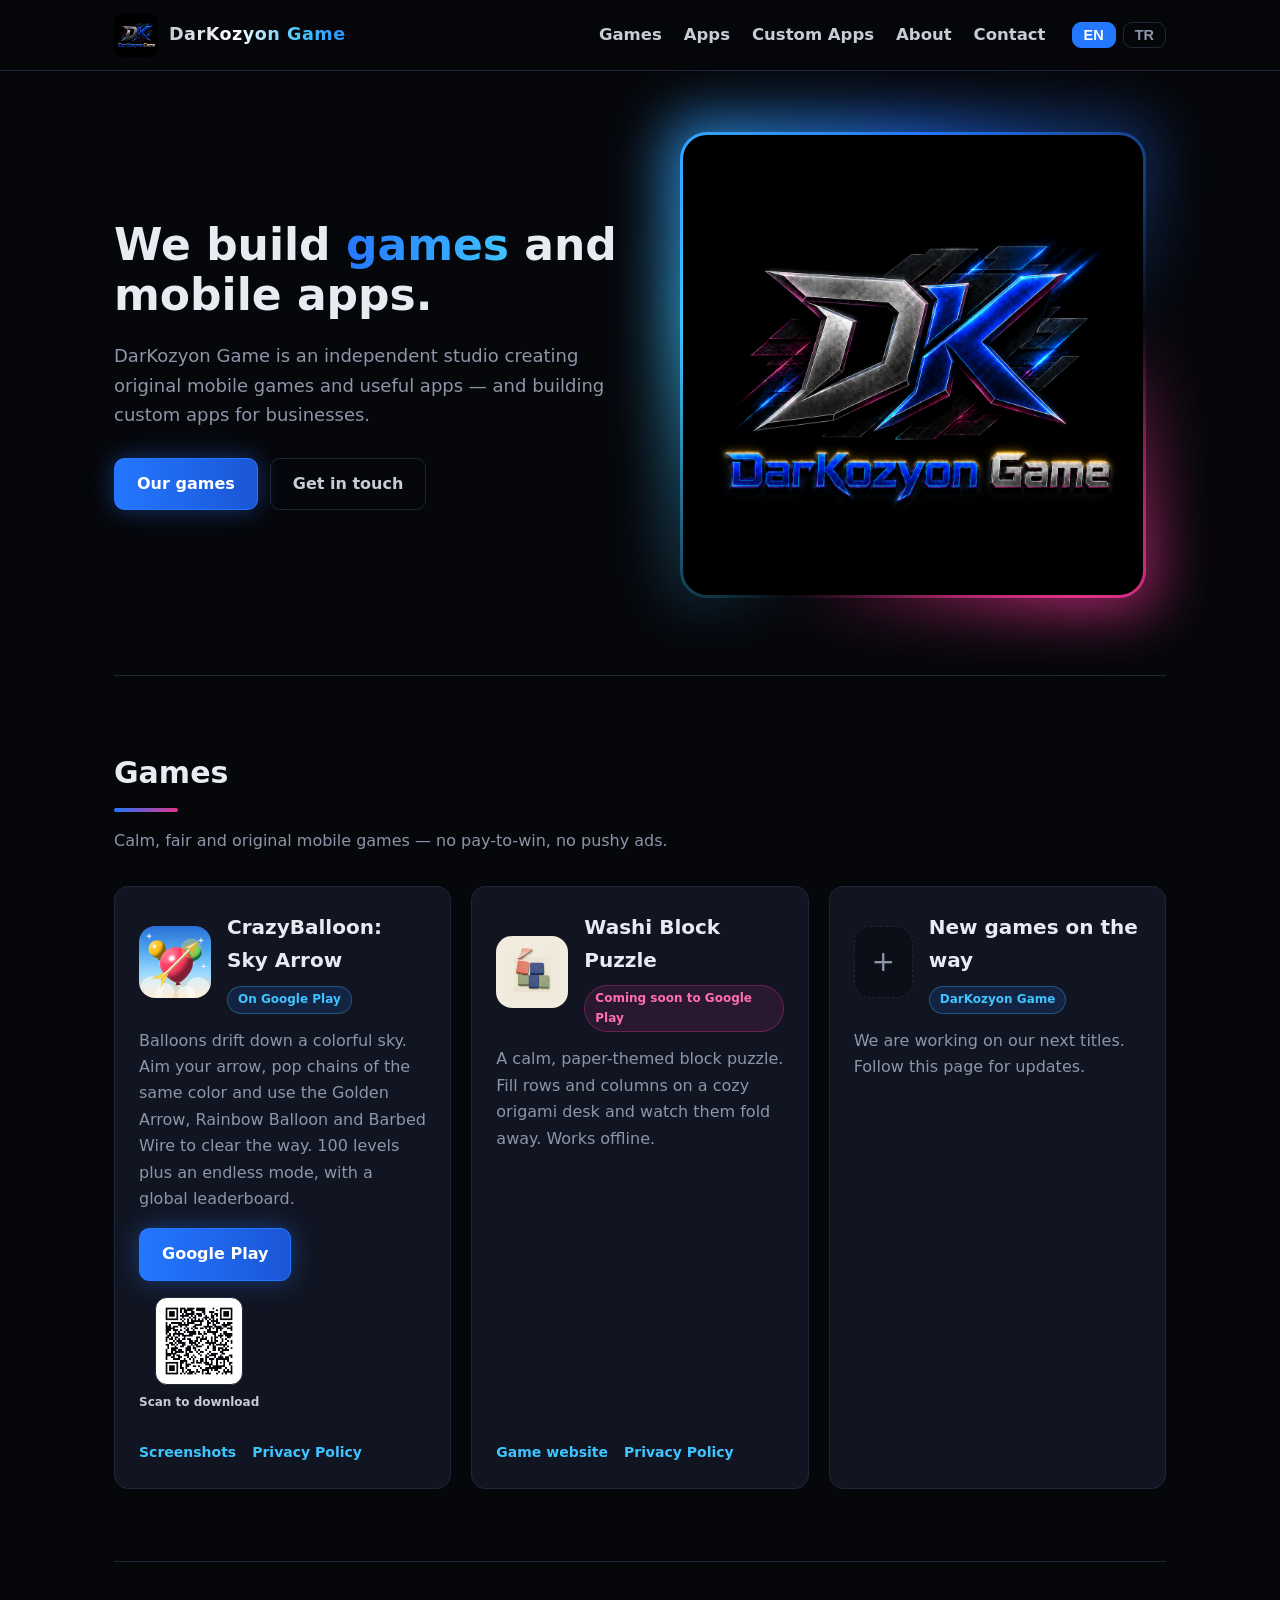
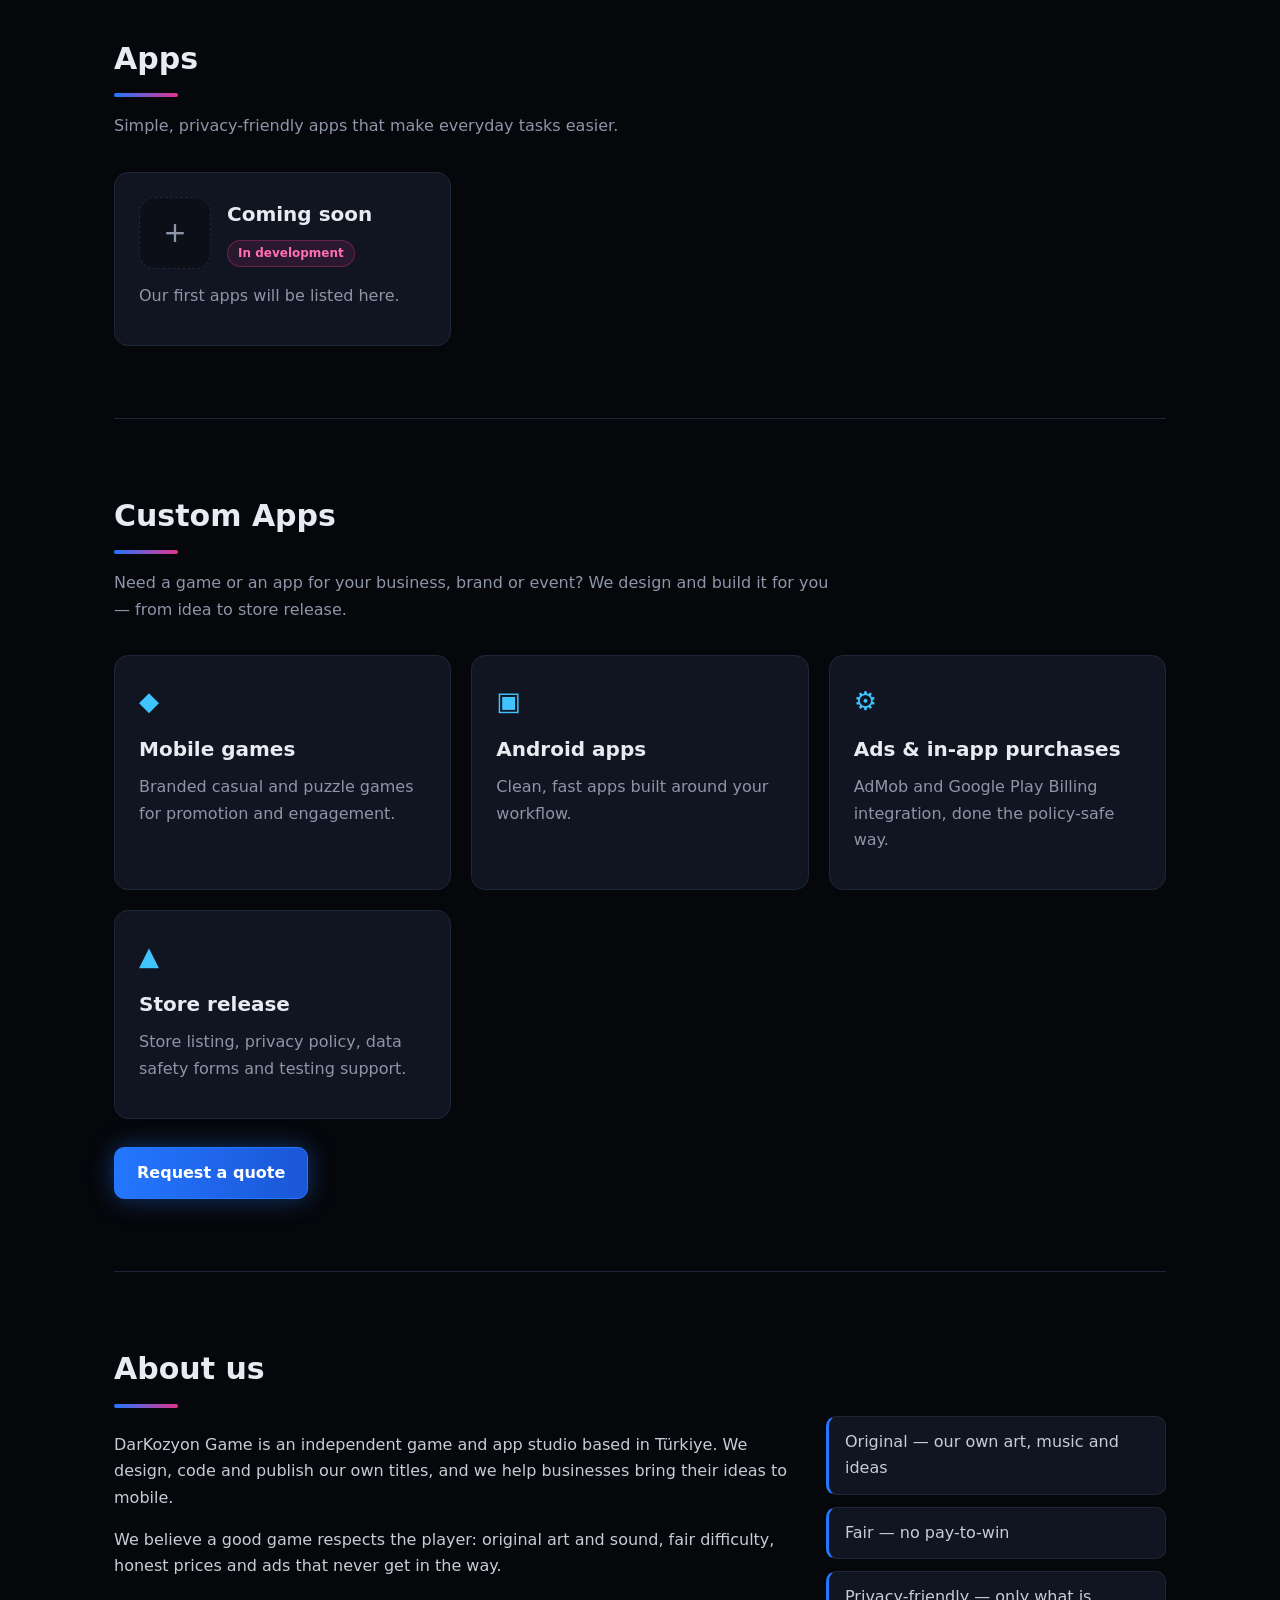
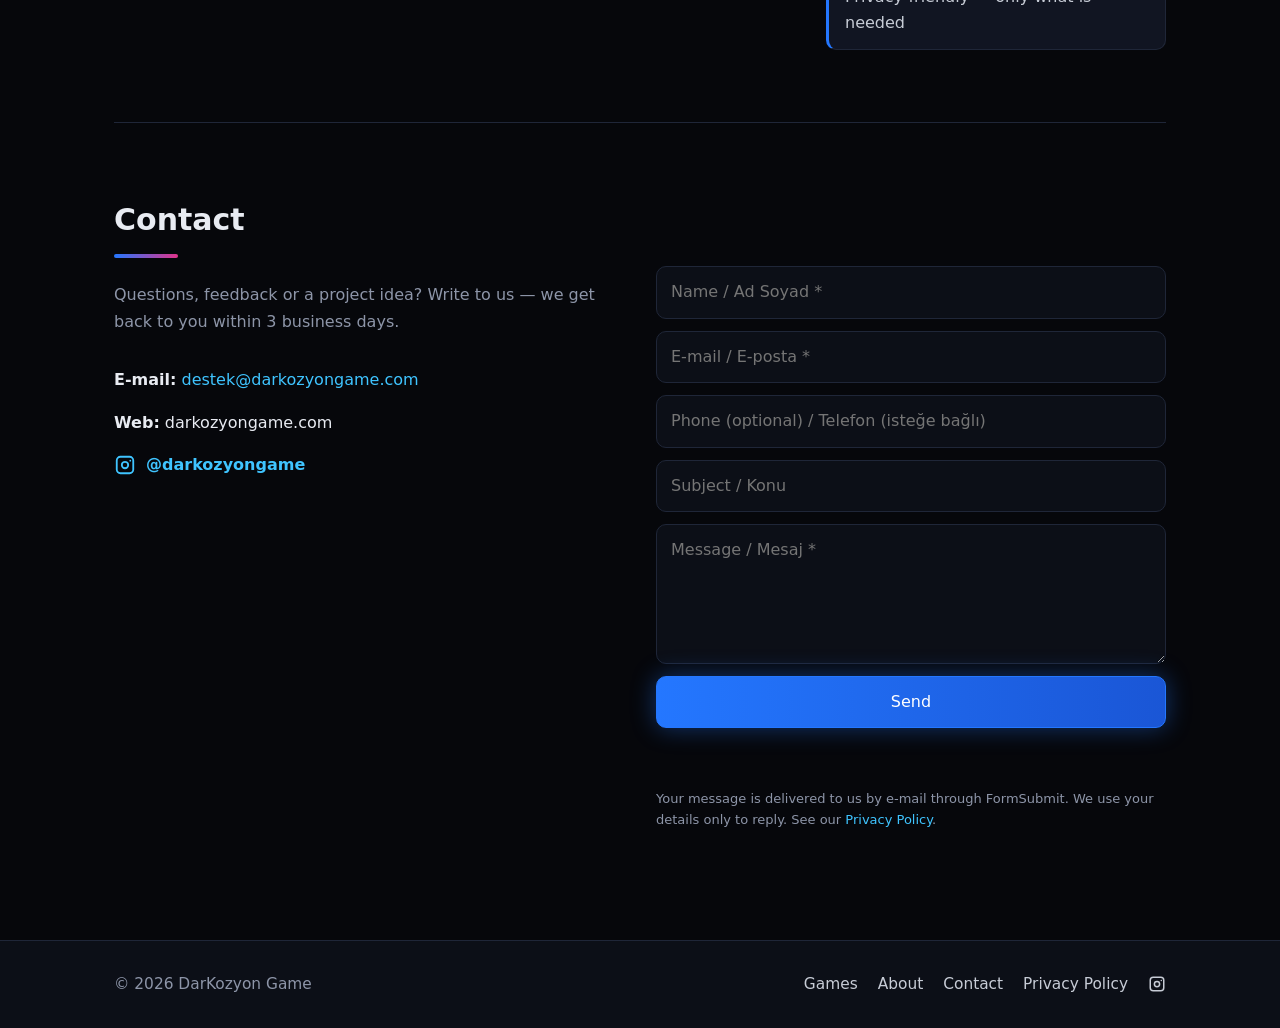
==== commit 77d852c3: "Pin game card links to the bottom of each card Use flex column cards so Washi Block Puzzle links sit" ====
--- a/index.html
+++ b/index.html
@@ -6,7 +6,7 @@
 <title>DarKozyon Game</title>
 <meta name="description" content="DarKozyon Game — independent mobile games and apps. Custom app development.">
 <link rel="icon" href="assets/darkozyon_logo.png">
-<link rel="stylesheet" href="style.css?v=20261105">
+<link rel="stylesheet" href="style.css?v=20261106">
 </head>
 <body class="en">
 
--- a/style.css
+++ b/style.css
@@ -177,6 +177,7 @@
 .card {
   background: var(--card); border: 1px solid var(--line); border-radius: var(--radius);
   padding: 24px; transition: border-color 0.2s, transform 0.2s;
+  display: flex; flex-direction: column; height: 100%;
 }
 .card:hover { border-color: var(--blue); transform: translateY(-2px); }
 .card h3 { margin: 0 0 8px; font-size: 20px; }
@@ -192,7 +193,10 @@
   background: rgba(36, 119, 255, 0.15); color: var(--cyan); border: 1px solid rgba(63, 196, 255, 0.3);
 }
 .tag.soon { background: rgba(224, 51, 138, 0.12); color: #ff6fb0; border-color: rgba(224, 51, 138, 0.35); }
-.card-links { display: flex; gap: 16px; flex-wrap: wrap; font-size: 14px; font-weight: 600; }
+.card-links {
+  display: flex; gap: 16px; flex-wrap: wrap; font-size: 14px; font-weight: 600;
+  margin-top: auto; padding-top: 12px;
+}
 a.card-head { color: inherit; }
 a.card-head:hover { text-decoration: none; }
 
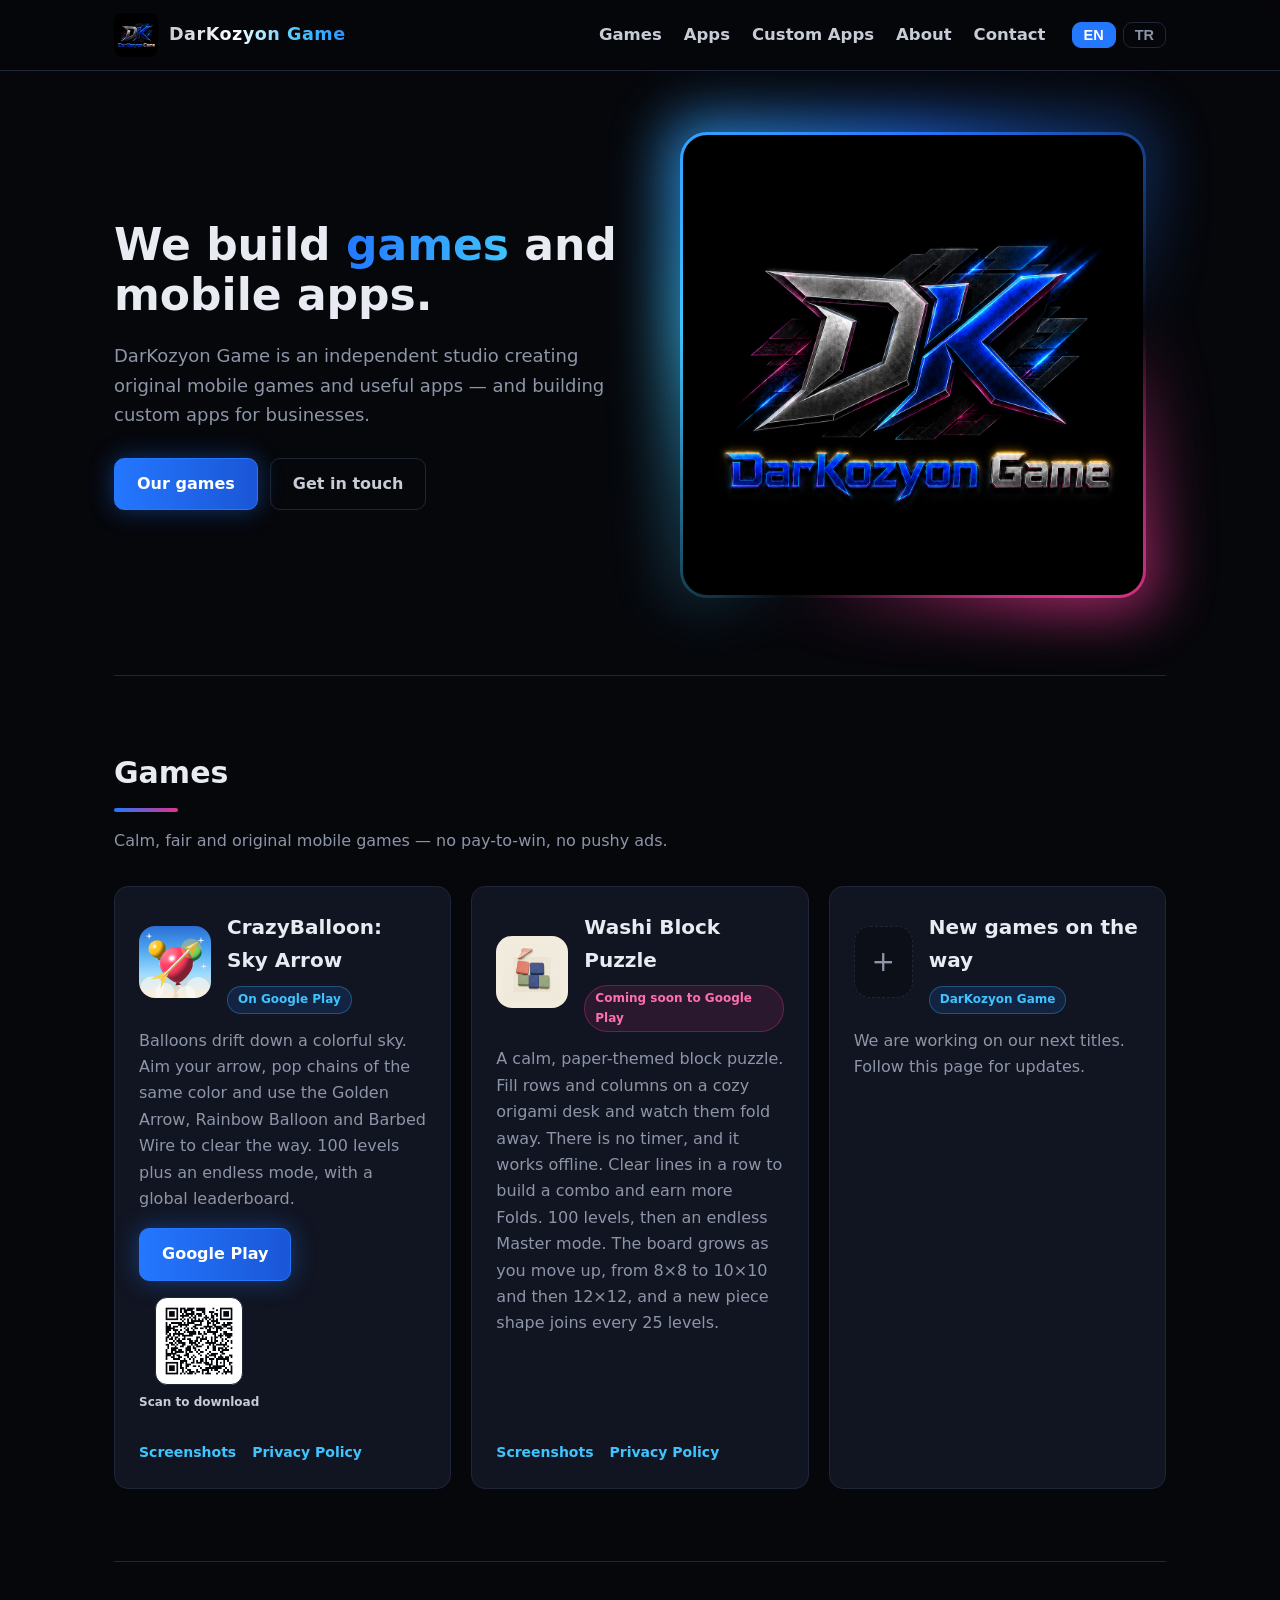
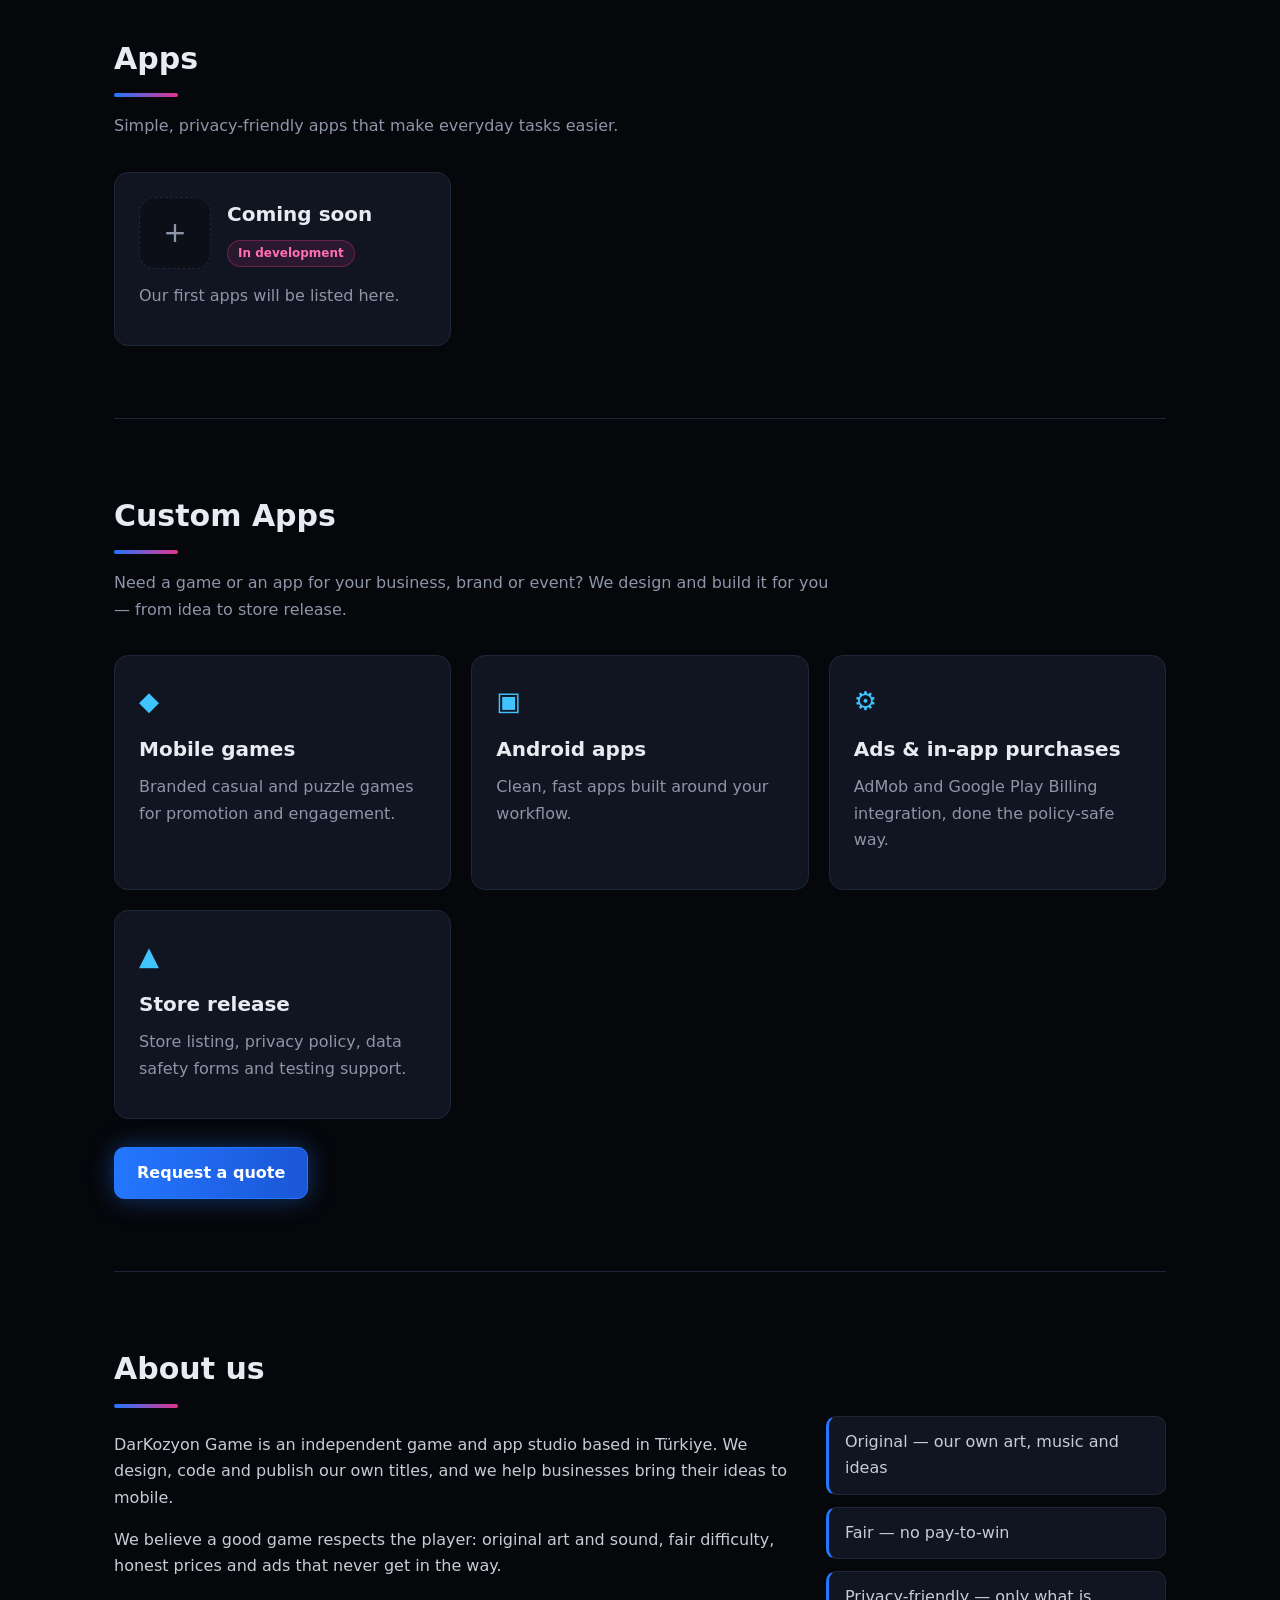
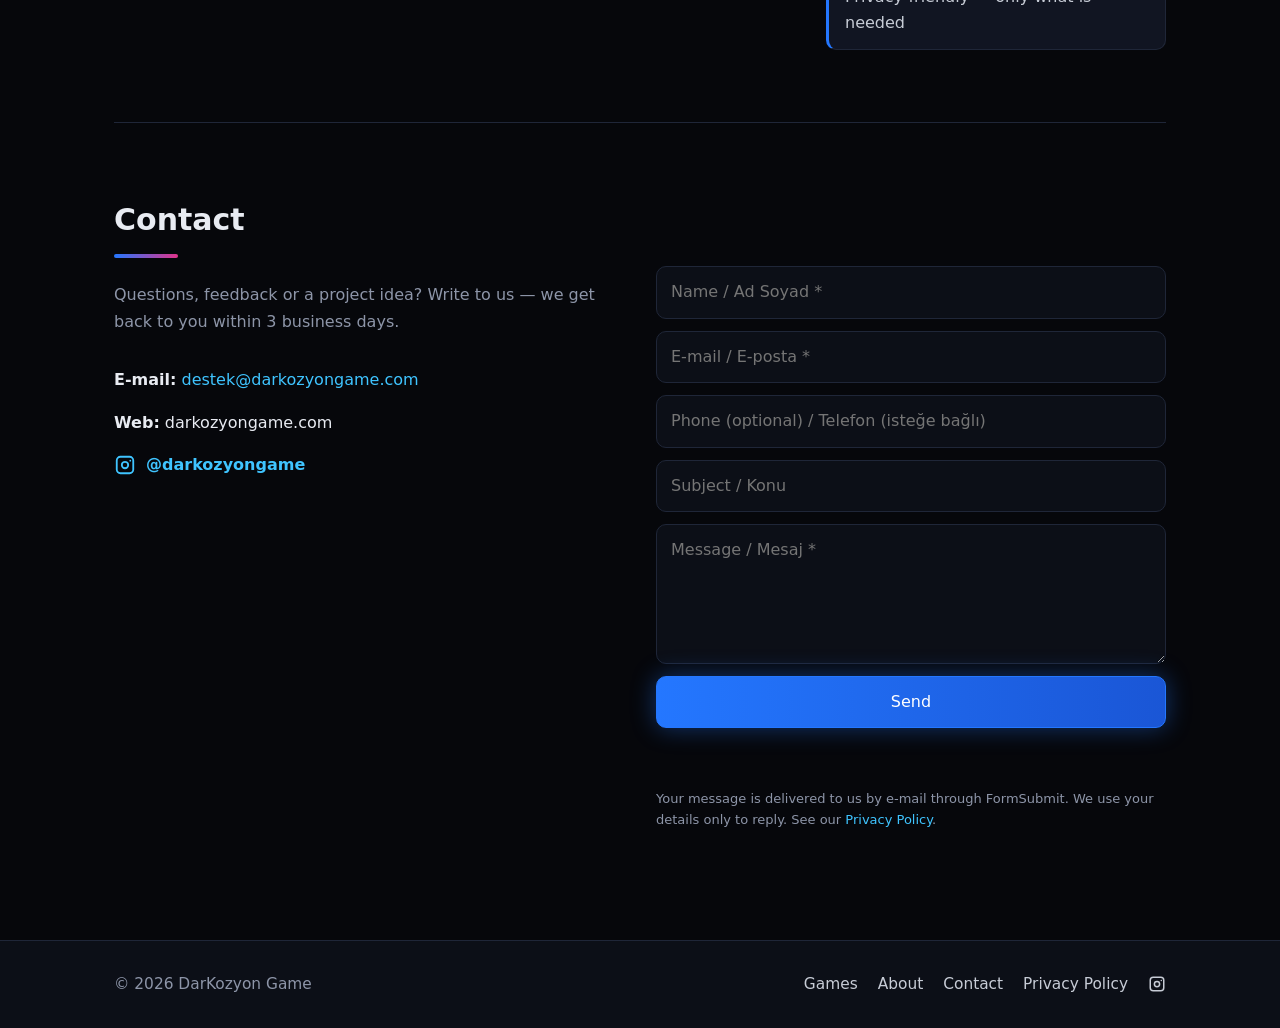
==== commit 4d5e0013: "Add the Washi Block Puzzle screenshot page and a fuller card until the Play listing is ready. Co-aut" ====
--- a/index.html
+++ b/index.html
@@ -87,18 +87,18 @@
         </div>
       </article>
       <article class="card">
-        <div class="card-head">
+        <a class="card-head" href="washi.html">
           <img src="assets/icon.png" alt="Washi Block Puzzle">
           <div>
             <h3>Washi Block Puzzle</h3>
             <span class="tag soon" data-lang="en">Coming soon to Google Play</span>
             <span class="tag soon" data-lang="tr">Yakında Google Play'de</span>
           </div>
-        </div>
-        <p data-lang="en">A calm, paper-themed block puzzle. Fill rows and columns on a cozy origami desk and watch them fold away. Works offline.</p>
-        <p data-lang="tr">Sakin, kağıt temalı bir blok bulmaca. Origami masasında satır ve sütunları doldur, katlanarak silinmelerini izle. İnternetsiz oynanır.</p>
+        </a>
+        <p data-lang="en">A calm, paper-themed block puzzle. Fill rows and columns on a cozy origami desk and watch them fold away. There is no timer, and it works offline. Clear lines in a row to build a combo and earn more Folds. 100 levels, then an endless Master mode. The board grows as you move up, from 8×8 to 10×10 and then 12×12, and a new piece shape joins every 25 levels.</p>
+        <p data-lang="tr">Sakin, kağıt temalı bir blok bulmaca. Origami masasında satır ve sütunları doldur, katlanarak silinmelerini izle. Süre yok, internetsiz oynanır. Art arda satır silerek combo yap ve daha çok Katlama kazan. 100 seviye, ardından sonsuz Master modu. İlerledikçe tahta büyür: 8×8, 10×10, sonra 12×12. Her 25 seviyede yeni bir parça şekli gelir.</p>
         <div class="card-links">
-          <a href="https://sites.google.com/view/washi-block-puzzle/ana-sayfa-home"><span data-lang="en">Game website</span><span data-lang="tr">Oyunun sitesi</span></a>
+          <a href="washi.html"><span data-lang="en">Screenshots</span><span data-lang="tr">Ekran görüntüleri</span></a>
           <a data-lang="en" href="https://sites.google.com/view/washi-block-puzzle/ana-sayfa-home/privacy-policy-en">Privacy Policy</a>
           <a data-lang="tr" href="https://sites.google.com/view/washi-block-puzzle/ana-sayfa-home/gizlilik-politikasi-tr">Gizlilik Politikası</a>
         </div>
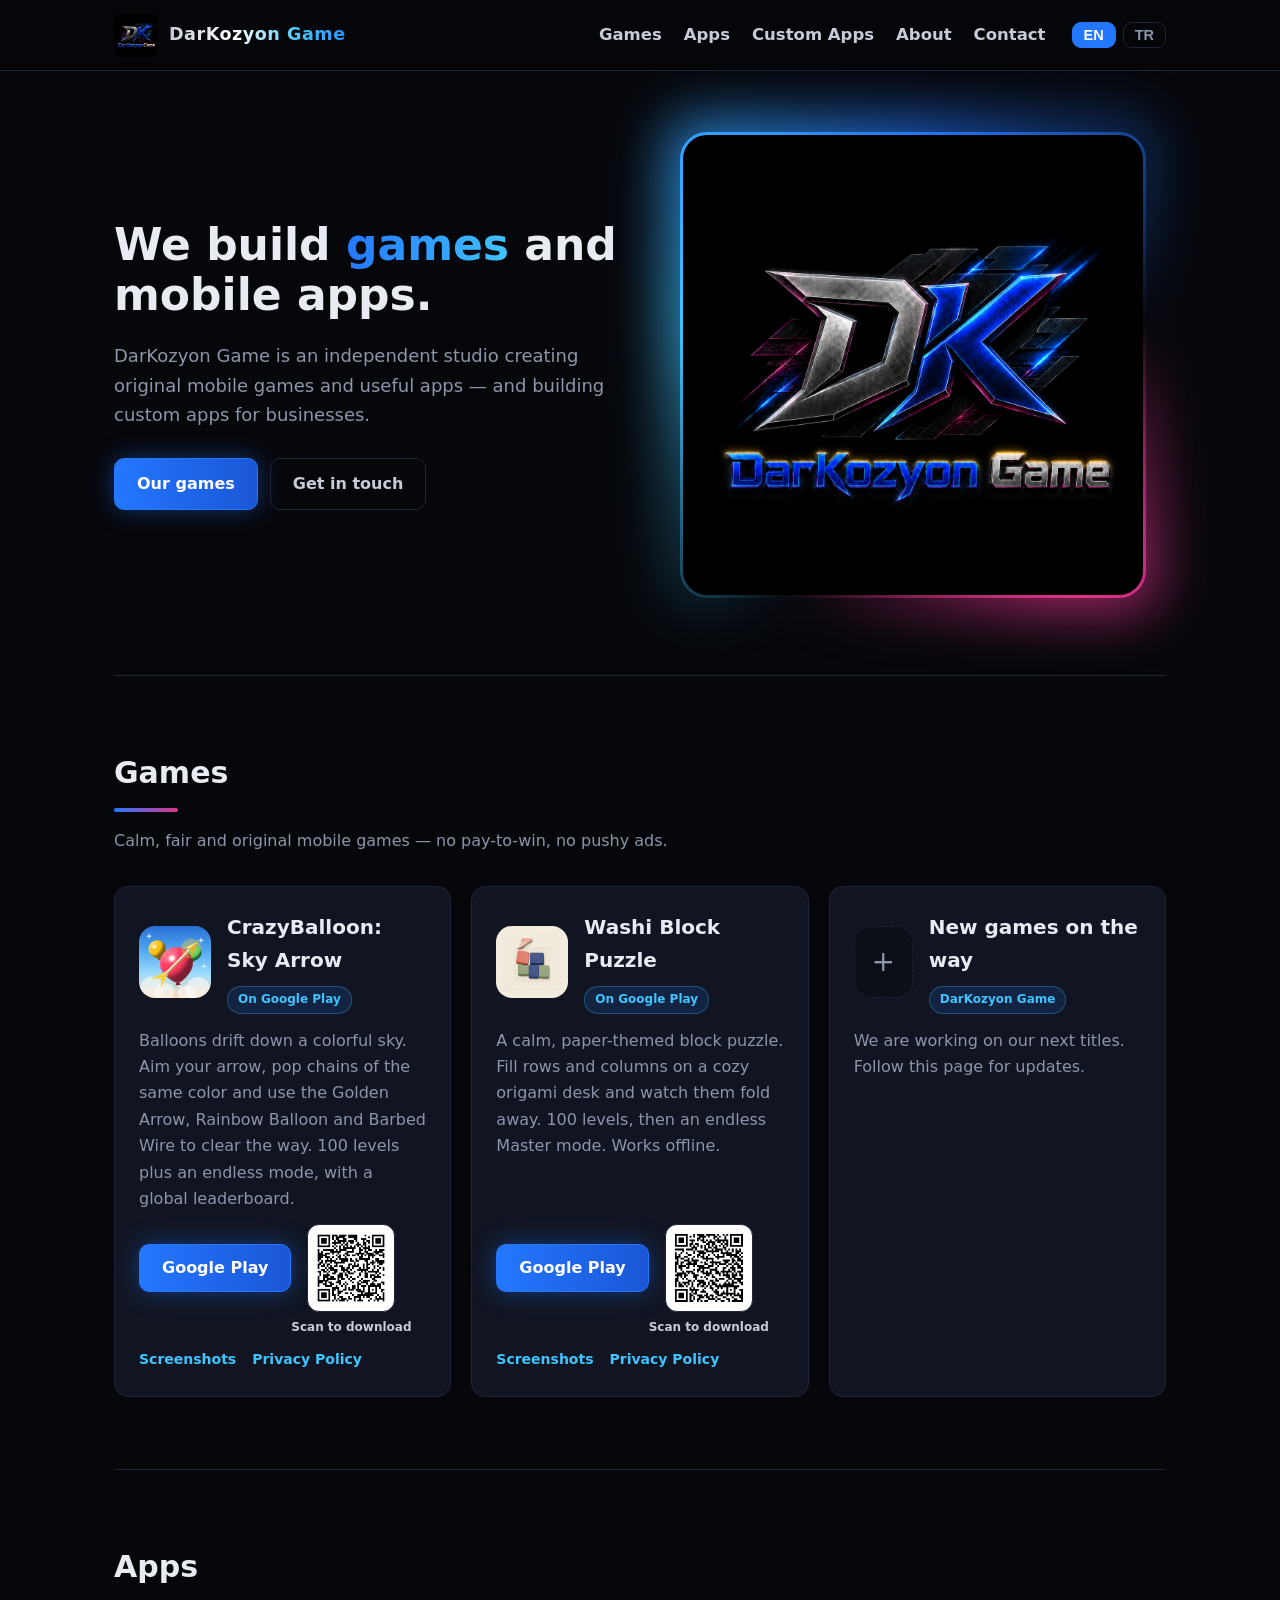
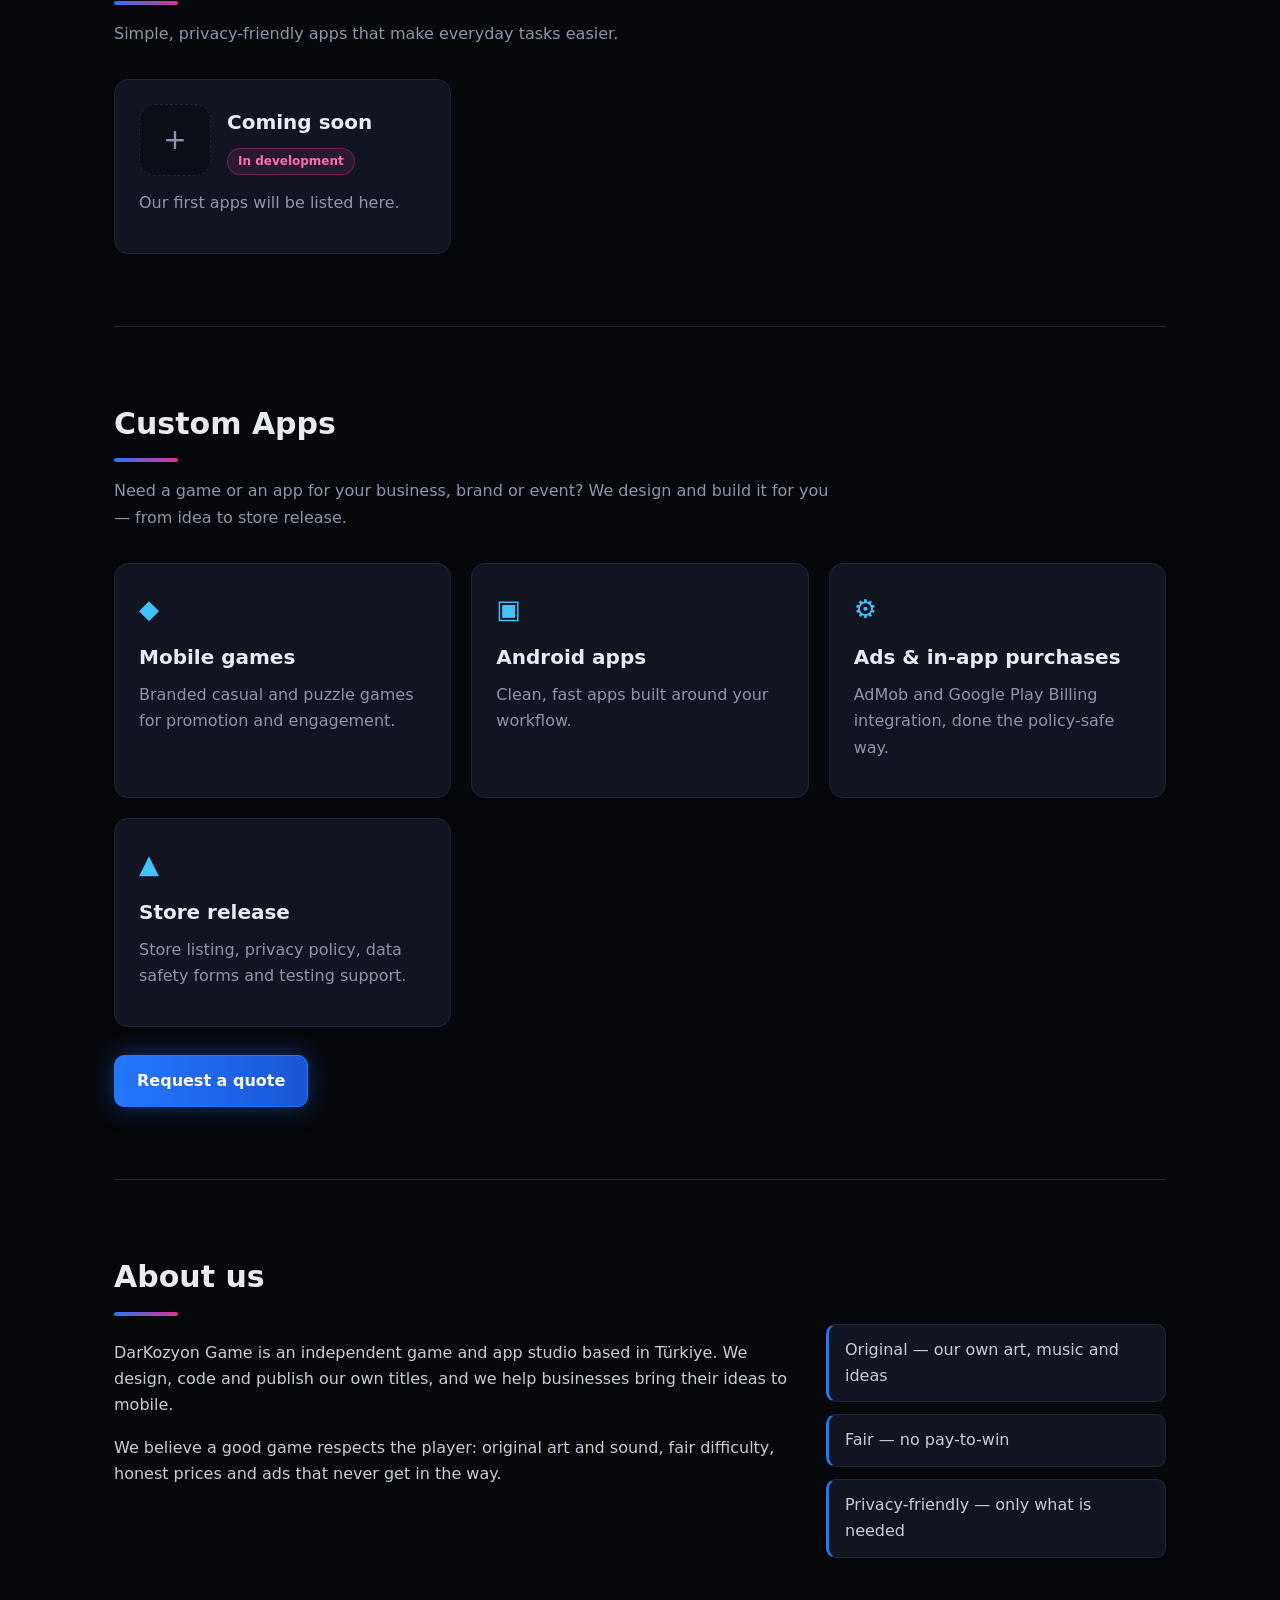
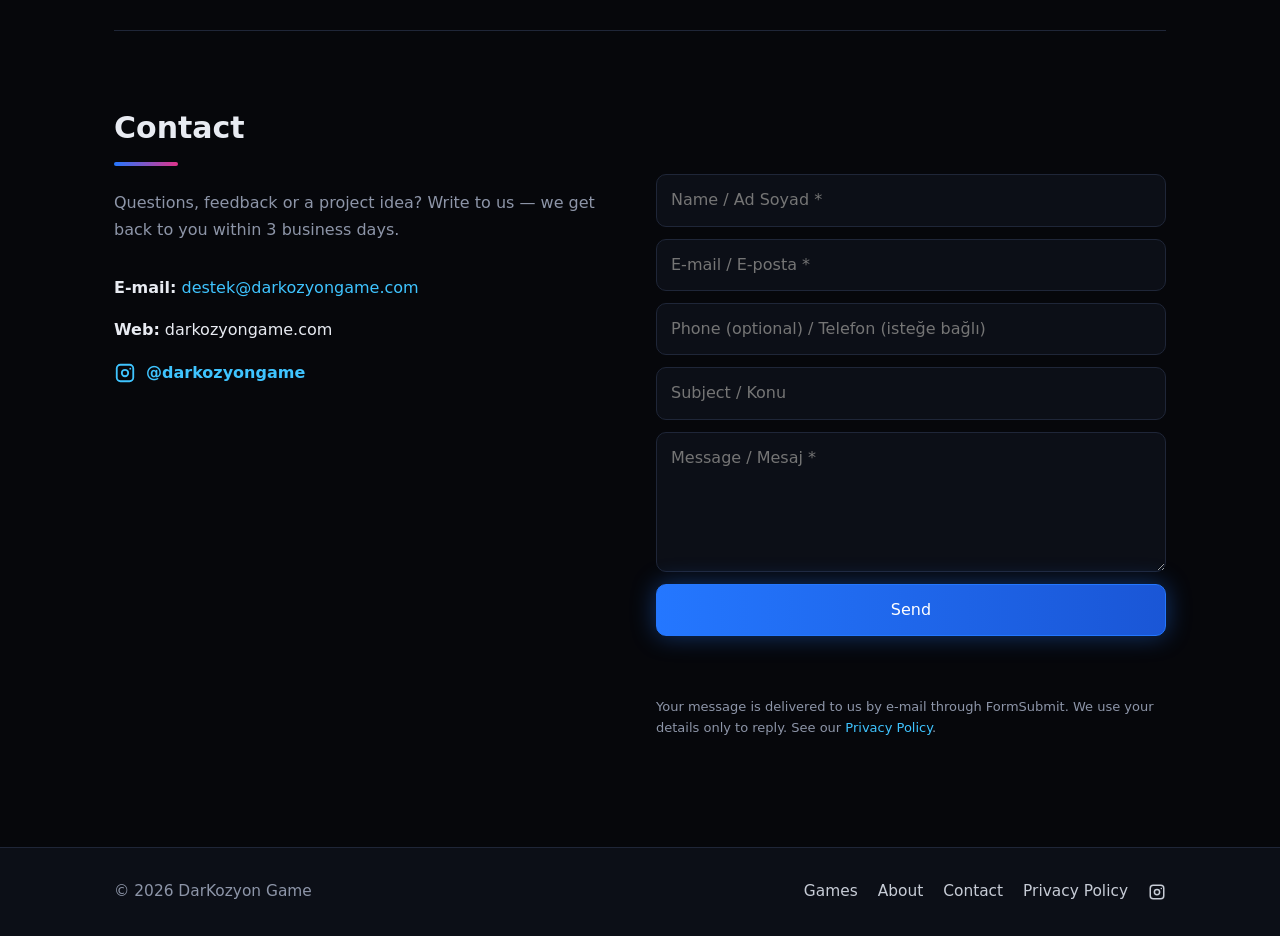
==== commit 158db1a6: "Add Washi Google Play link and QR, and keep store buttons aligned across game cards. Co-authored-by:" ====
--- a/index.html
+++ b/index.html
@@ -6,7 +6,7 @@
 <title>DarKozyon Game</title>
 <meta name="description" content="DarKozyon Game — independent mobile games and apps. Custom app development.">
 <link rel="icon" href="assets/darkozyon_logo.png">
-<link rel="stylesheet" href="style.css?v=20261106">
+<link rel="stylesheet" href="style.css?v=20261128d">
 </head>
 <body class="en">
 
@@ -91,16 +91,23 @@
           <img src="assets/icon.png" alt="Washi Block Puzzle">
           <div>
             <h3>Washi Block Puzzle</h3>
-            <span class="tag soon" data-lang="en">Coming soon to Google Play</span>
-            <span class="tag soon" data-lang="tr">Yakında Google Play'de</span>
+            <span class="tag" data-lang="en">On Google Play</span>
+            <span class="tag" data-lang="tr">Google Play'de</span>
           </div>
         </a>
-        <p data-lang="en">A calm, paper-themed block puzzle. Fill rows and columns on a cozy origami desk and watch them fold away. There is no timer, and it works offline. Clear lines in a row to build a combo and earn more Folds. 100 levels, then an endless Master mode. The board grows as you move up, from 8×8 to 10×10 and then 12×12, and a new piece shape joins every 25 levels.</p>
-        <p data-lang="tr">Sakin, kağıt temalı bir blok bulmaca. Origami masasında satır ve sütunları doldur, katlanarak silinmelerini izle. Süre yok, internetsiz oynanır. Art arda satır silerek combo yap ve daha çok Katlama kazan. 100 seviye, ardından sonsuz Master modu. İlerledikçe tahta büyür: 8×8, 10×10, sonra 12×12. Her 25 seviyede yeni bir parça şekli gelir.</p>
+        <p data-lang="en">A calm, paper-themed block puzzle. Fill rows and columns on a cozy origami desk and watch them fold away. 100 levels, then an endless Master mode. Works offline.</p>
+        <p data-lang="tr">Sakin, kağıt temalı bir blok bulmaca. Origami masasında satır ve sütunları doldur, katlanarak silinmelerini izle. 100 seviye, ardından sonsuz Master modu. İnternetsiz oynanır.</p>
+        <div class="store-row">
+          <a class="btn btn-primary store-btn" href="https://play.google.com/store/apps/details?id=com.darkozyongame.washiblockpuzzle" target="_blank" rel="noopener noreferrer">Google Play</a>
+          <a class="store-qr" href="https://play.google.com/store/apps/details?id=com.darkozyongame.washiblockpuzzle" target="_blank" rel="noopener noreferrer">
+            <img src="assets/washi_play_qr.png" alt="QR code for Washi Block Puzzle on Google Play" width="88" height="88">
+            <span data-lang="en">Scan to download</span>
+            <span data-lang="tr">İndirmek için tara</span>
+          </a>
+        </div>
         <div class="card-links">
           <a href="washi.html"><span data-lang="en">Screenshots</span><span data-lang="tr">Ekran görüntüleri</span></a>
-          <a data-lang="en" href="https://sites.google.com/view/washi-block-puzzle/ana-sayfa-home/privacy-policy-en">Privacy Policy</a>
-          <a data-lang="tr" href="https://sites.google.com/view/washi-block-puzzle/ana-sayfa-home/gizlilik-politikasi-tr">Gizlilik Politikası</a>
+          <a href="washi-privacy.html"><span data-lang="en">Privacy Policy</span><span data-lang="tr">Gizlilik Politikası</span></a>
         </div>
       </article>
       <article class="card">
--- a/style.css
+++ b/style.css
@@ -211,9 +211,10 @@
 .shot figcaption { padding: 12px 14px 14px; color: var(--muted); font-size: 14px; line-height: 1.4; }
 .game-links { display: flex; gap: 16px; flex-wrap: wrap; font-weight: 600; }
 .store-row {
-  display: flex; align-items: center; gap: 16px; flex-wrap: wrap;
-  margin: 4px 0 16px;
-}
+  display: flex; align-items: center; gap: 16px; flex-wrap: nowrap;
+  margin: auto 0 0; padding-bottom: 24px;
+}
+.card .store-row + .card-links { margin-top: 0; }
 .store-panel {
   display: flex; align-items: center; justify-content: space-between; gap: 24px; flex-wrap: wrap;
   margin: 0 0 28px; padding: 22px 24px; border: 1px solid var(--line); border-radius: var(--radius);
@@ -221,7 +222,10 @@
 }
 .store-title { margin: 0 0 8px; font-size: 22px; }
 .store-copy { margin: 0 0 16px; color: var(--muted); max-width: 520px; }
-.store-btn { display: inline-flex; align-items: center; }
+.store-btn {
+  display: inline-flex; align-items: center; justify-content: center;
+  height: 48px; flex: 0 0 auto;
+}
 .store-qr {
   display: inline-flex; flex-direction: column; align-items: center; gap: 8px;
   color: var(--silver); font-size: 12px; font-weight: 700; text-align: center;
@@ -231,7 +235,23 @@
   width: 88px; height: 88px; border-radius: 12px; background: #fff;
   border: 1px solid var(--line); padding: 6px; box-sizing: border-box;
 }
-.store-qr-lg img { width: 148px; height: 148px; padding: 8px; }
+.store-qr-lg,
+.store-panel .store-qr {
+  position: static; display: inline-flex; flex-direction: column; align-items: center;
+  gap: 8px; flex: 0 0 auto; width: auto; height: auto;
+}
+.store-qr-lg img,
+.store-panel .store-qr img { width: 148px; height: 148px; padding: 8px; }
+.store-panel .store-qr > span {
+  position: static; left: auto; top: auto; transform: none; white-space: normal;
+}
+.store-row .store-qr {
+  position: relative; display: block; flex: 0 0 88px; width: 88px; height: 88px; gap: 0;
+}
+.store-row .store-qr > span {
+  position: absolute; left: 50%; transform: translateX(-50%);
+  top: calc(100% + 6px); white-space: nowrap;
+}
 .icon { font-size: 26px; margin-bottom: 10px; color: var(--cyan); }
 
 /* About */
